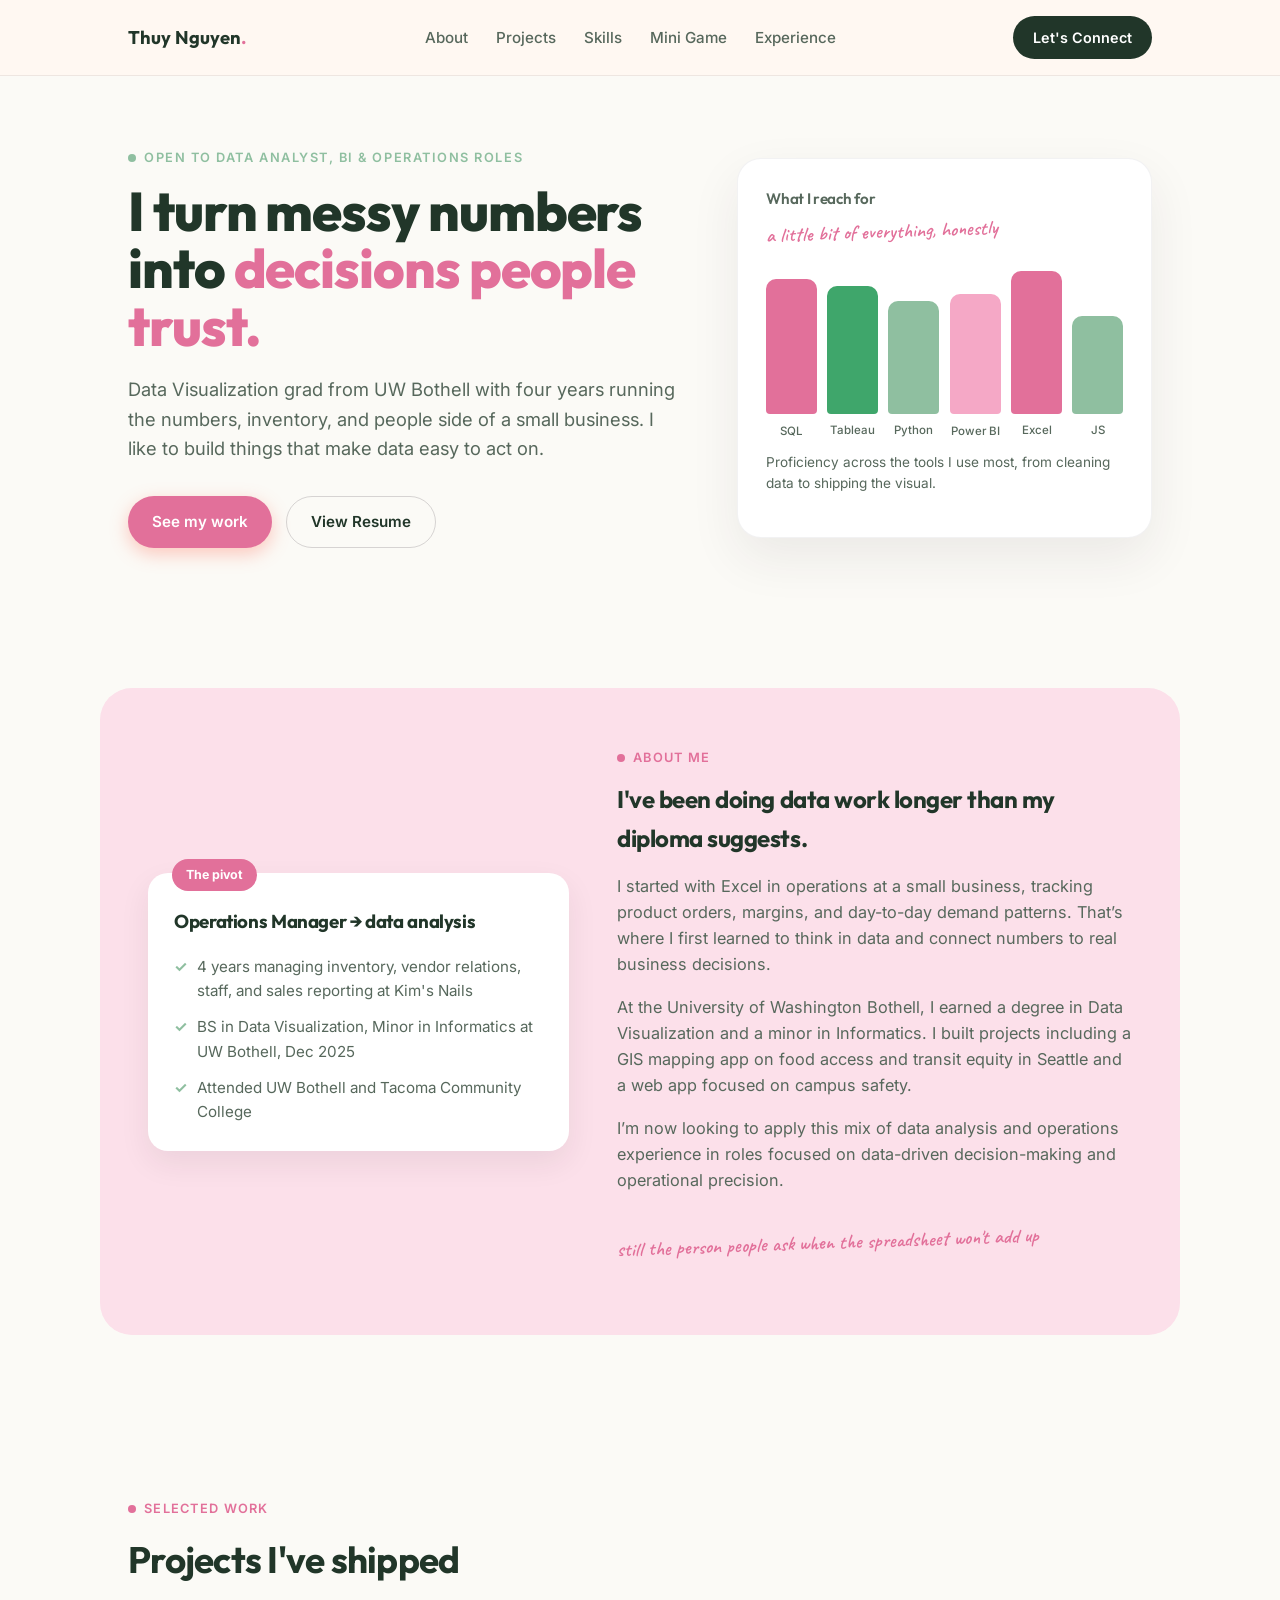
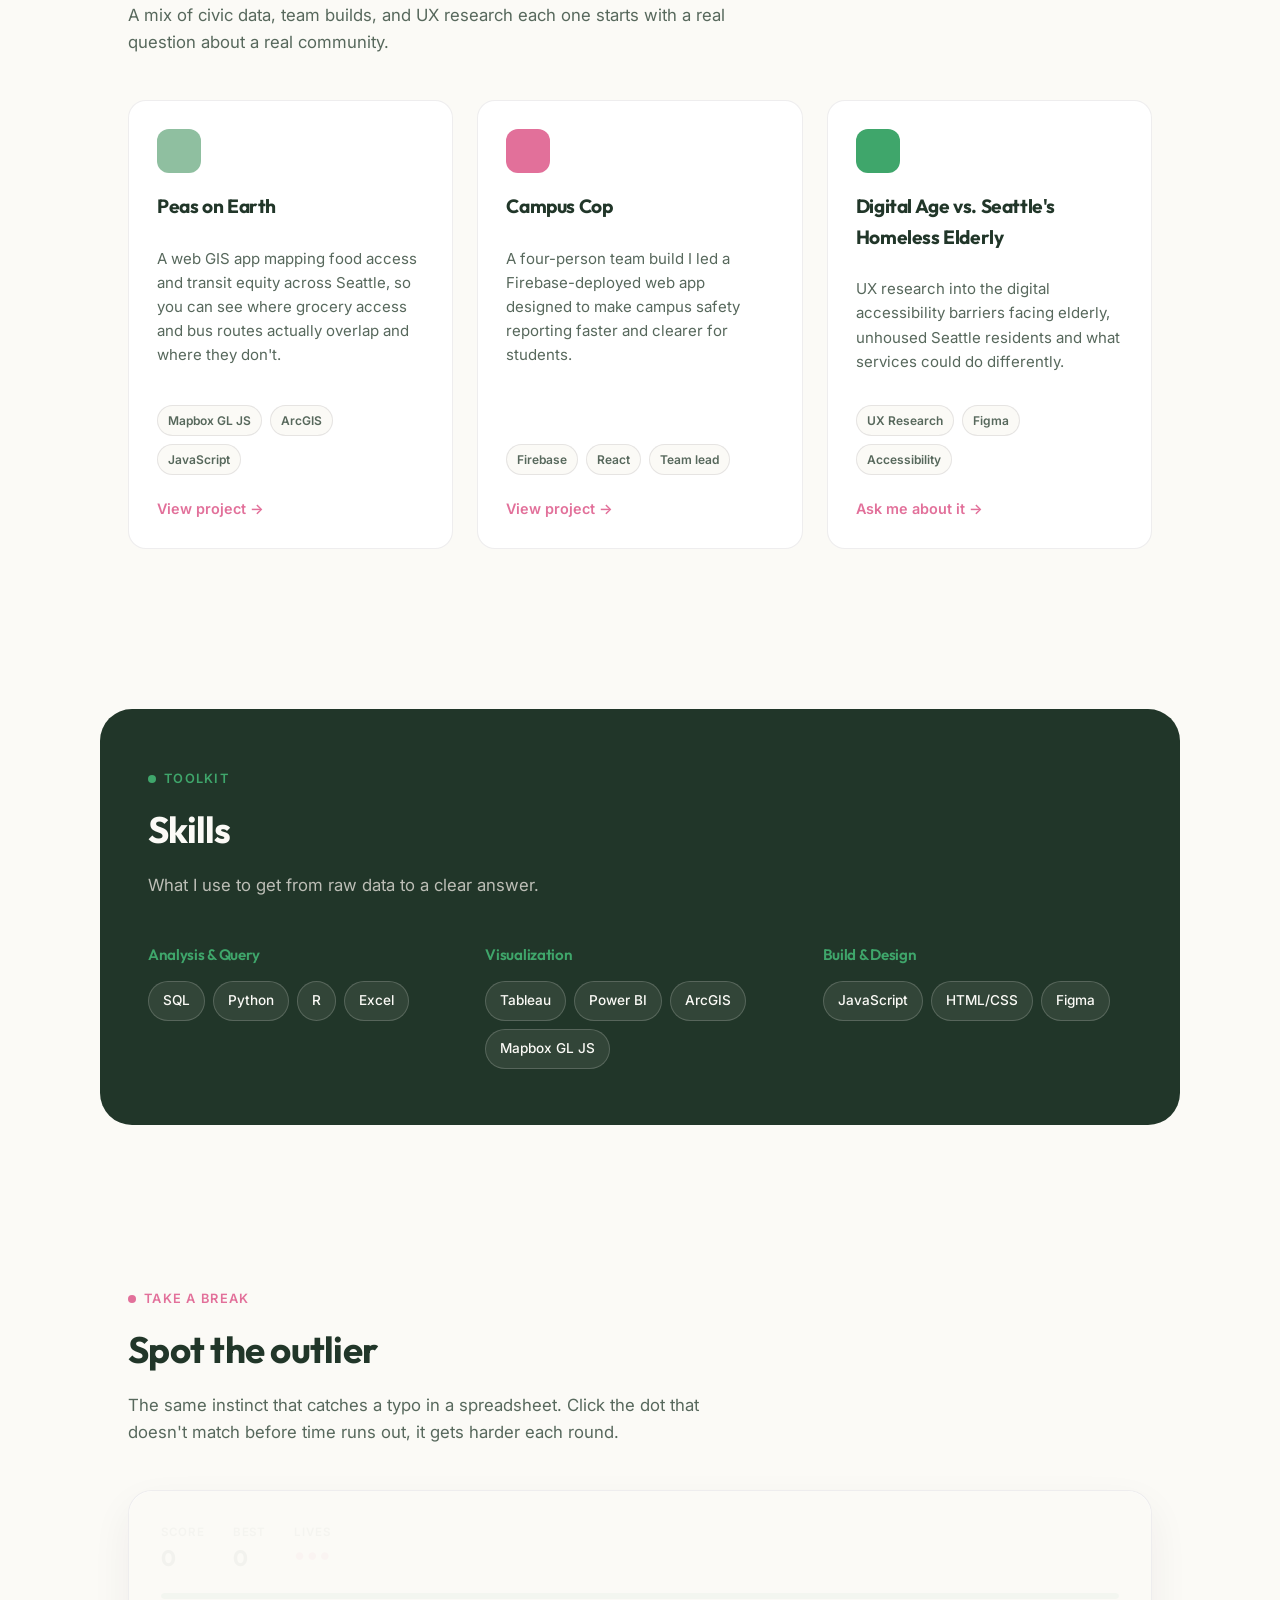
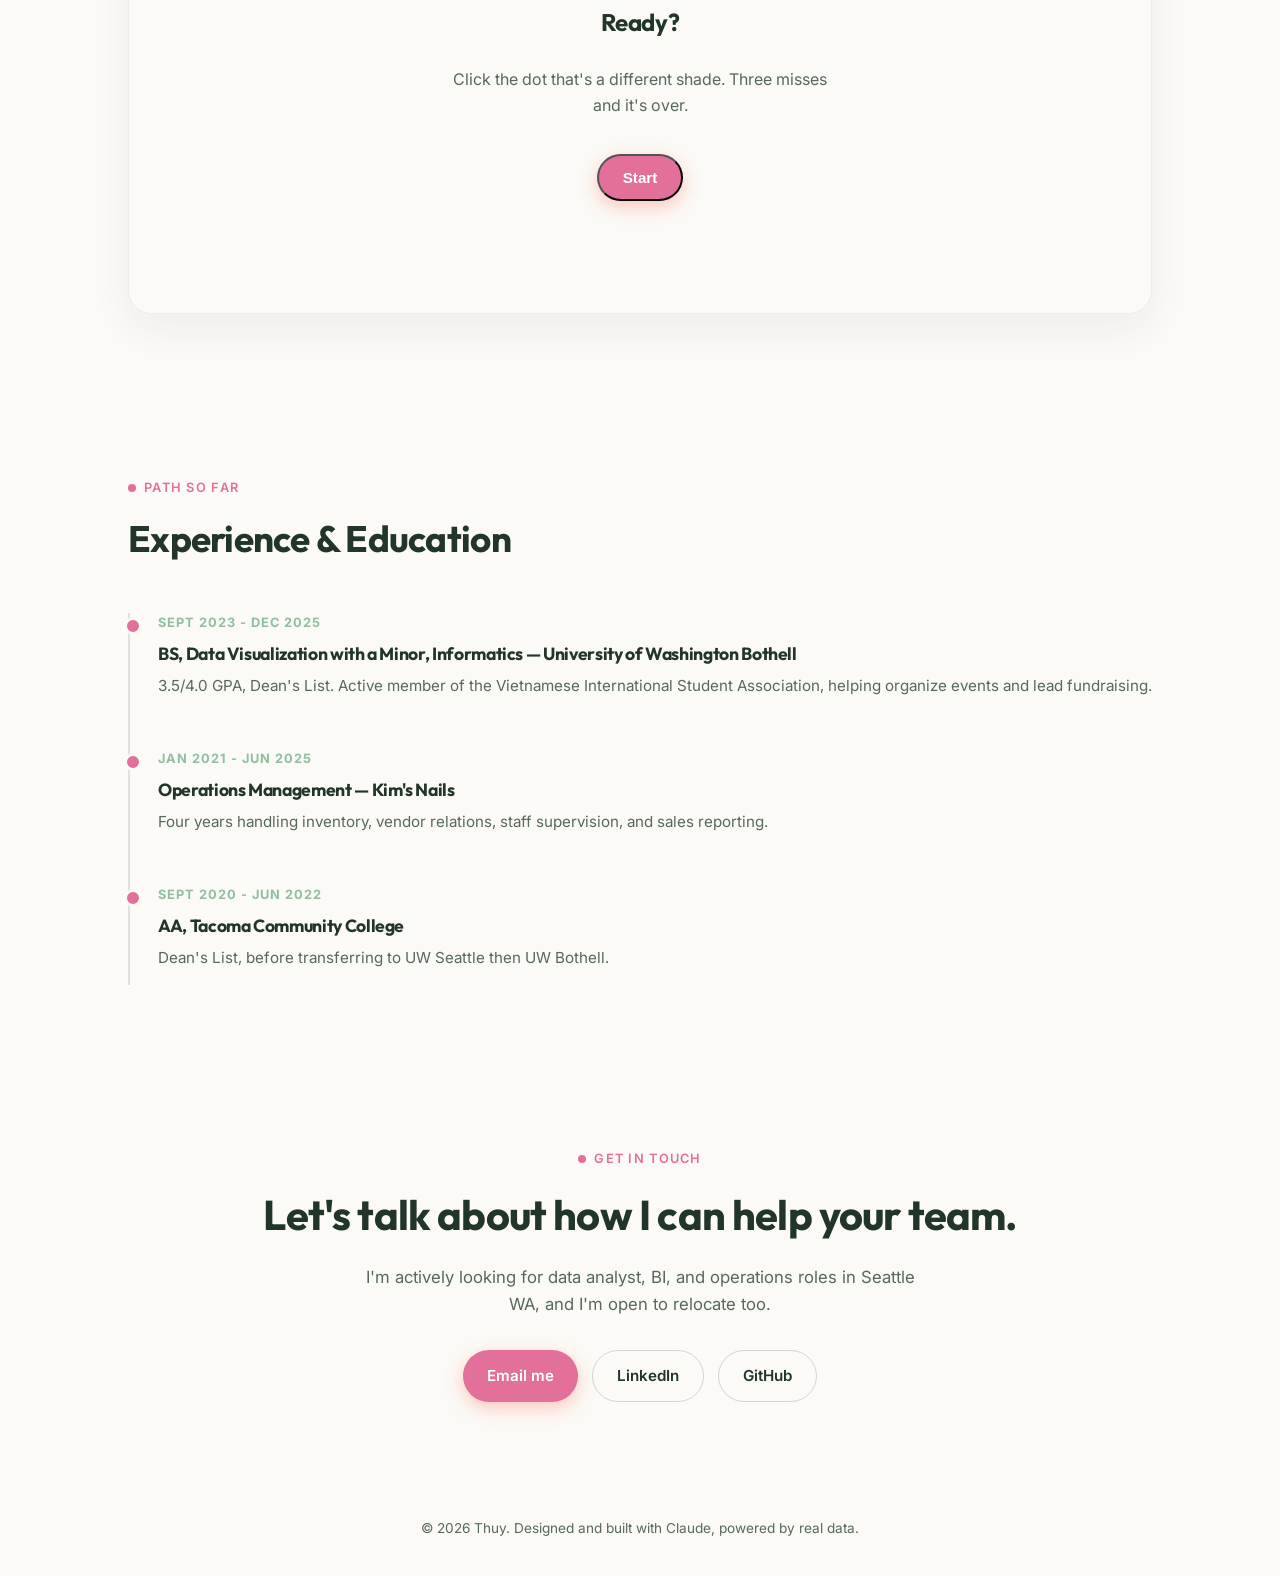
==== index.html @ 04da3b66 "acknowledgement" ====
<!DOCTYPE html>
<html lang="en">
<head>
<meta charset="UTF-8">
<meta name="viewport" content="width=device-width, initial-scale=1.0">
<title>Thuy — Data Analyst Portfolio</title>
<meta name="description" content="Thuy's portfolio — data analysis, visualization, and operations experience.">
<link rel="preconnect" href="https://fonts.googleapis.com">
<link rel="preconnect" href="https://fonts.gstatic.com" crossorigin>
<link href="https://fonts.googleapis.com/css2?family=Outfit:wght@400;500;600;700;800&family=Inter:wght@400;500;600&family=Caveat:wght@500;600&display=swap" rel="stylesheet">
<style>
  :root{
    --cream:#FBFAF6;
    --ink:#213629;
    --ink-soft:#57685C;
    --coral:#e2709a;
    --mustard:#3FA66B;
    --sage:#8FBFA0;
    --peach:#FCE0EA;
    --white:#FFFFFF;
    --radius:18px;
    --max:1080px;
  }
  *{box-sizing:border-box;}
  html{scroll-behavior:smooth;}
  @media (prefers-reduced-motion: reduce){
    html{scroll-behavior:auto;}
    *{animation-duration:0.001ms !important; animation-iteration-count:1 !important; transition-duration:0.001ms !important;}
  }
  body{
    margin:0;
    background:var(--cream);
    color:var(--ink);
    font-family:'Inter',sans-serif;
    line-height:1.6;
    -webkit-font-smoothing:antialiased;
  }
  h1,h2,h3,h4{
    font-family:'Outfit',sans-serif;
    margin:0;
    letter-spacing:-0.02em;
  }
  a{color:inherit;}
  .wrap{max-width:var(--max); margin:0 auto; padding:0 28px;}
  .note{
    font-family:'Caveat',cursive;
    font-weight:600;
    color:var(--coral);
    font-size:1.25rem;
    transform:rotate(-2deg);
    display:inline-block;
  }

  /* NAV */
  header{
    position:sticky; top:0; z-index:50;
    background:rgba(255,248,242,0.88);
    backdrop-filter:blur(8px);
    border-bottom:1px solid rgba(46,36,48,0.08);
  }
  nav.wrap{
    display:flex; align-items:center; justify-content:space-between;
    padding-top:16px; padding-bottom:16px;
  }
  .brand{font-family:'Outfit',sans-serif; font-weight:700; font-size:1.15rem;}
  .brand span{color:var(--coral);}
  .nav-links{display:flex; gap:28px; list-style:none; margin:0; padding:0;}
  .nav-links a{
    text-decoration:none; font-weight:500; font-size:0.95rem; color:var(--ink-soft);
    transition:color 0.2s;
  }
  .nav-links a:hover, .nav-links a:focus-visible{color:var(--coral);}
  .nav-cta{
    background:var(--ink); color:var(--white); padding:10px 20px; border-radius:999px;
    text-decoration:none; font-weight:600; font-size:0.9rem; white-space:nowrap;
    transition:transform 0.2s, background 0.2s;
  }
  .nav-cta:hover{background:var(--coral); transform:translateY(-1px);}
  .menu-toggle{display:none;}

  /* HERO */
  .hero{padding:72px 0 60px; position:relative; overflow:hidden;}
  .hero-grid{display:grid; grid-template-columns:1.15fr 0.85fr; gap:48px; align-items:center;}
  .eyebrow{
    font-weight:600; color:var(--sage); text-transform:uppercase; letter-spacing:0.12em; font-size:0.8rem;
    display:flex; align-items:center; gap:8px; margin-bottom:14px;
  }
  .eyebrow::before{content:''; width:8px; height:8px; border-radius:50%; background:var(--sage); display:inline-block;}
  .hero h1{
    font-size:clamp(2.3rem, 5vw, 3.4rem);
    font-weight:800;
    line-height:1.06;
  }
  .hero h1 em{
    font-style:normal; color:var(--coral); position:relative;
  }
  .hero p.lede{
    margin-top:20px; font-size:1.15rem; color:var(--ink-soft); max-width:46ch;
  }
  .hero-actions{display:flex; gap:14px; margin-top:32px; flex-wrap:wrap;}
  .btn{
    padding:13px 24px; border-radius:999px; text-decoration:none; font-weight:600; font-size:0.95rem;
    display:inline-flex; align-items:center; gap:8px; transition:transform 0.2s, box-shadow 0.2s;
  }
  .btn-primary{background:var(--coral); color:var(--white); box-shadow:0 6px 18px rgba(255,107,84,0.35);}
  .btn-primary:hover{transform:translateY(-2px); box-shadow:0 10px 22px rgba(255,107,84,0.42);}
  .btn-ghost{background:transparent; color:var(--ink); border:1.5px solid rgba(46,36,48,0.18);}
  .btn-ghost:hover{border-color:var(--ink); transform:translateY(-2px);}

  /* Signature swatch chart */
  .swatch-panel{
    background:var(--white); border-radius:24px; padding:28px;
    box-shadow:0 20px 50px rgba(46,36,48,0.08);
    border:1px solid rgba(46,36,48,0.06);
  }
  .swatch-panel h3{font-size:0.95rem; font-weight:600; color:var(--ink-soft); margin-bottom:4px;}
  .swatch-panel .note{margin-bottom:16px;}
  .swatch-row{display:flex; align-items:flex-end; gap:10px; height:150px;}
  .swatch{
    flex:1; border-radius:10px 10px 4px 4px; position:relative;
    transform:scaleY(0); transform-origin:bottom; animation:grow 0.8s cubic-bezier(.2,.8,.2,1) forwards;
  }
  .swatch span{
    position:absolute; bottom:-26px; left:0; right:0; text-align:center;
    font-size:0.72rem; color:var(--ink-soft); font-weight:500;
  }
  @keyframes grow{to{transform:scaleY(1);}}
  .swatch-caption{margin-top:38px; font-size:0.85rem; color:var(--ink-soft);}

  /* SECTION generic */
  section{padding:80px 0;}
  .section-head{margin-bottom:44px; max-width:60ch;}
  .section-tag{
    display:inline-flex; align-items:center; gap:8px;
    font-size:0.8rem; font-weight:600; text-transform:uppercase; letter-spacing:0.1em; color:var(--coral);
    margin-bottom:12px;
  }
  .section-tag .dot{width:8px; height:8px; border-radius:50%; background:currentColor; display:inline-block;}
  .section-head h2{font-size:clamp(1.7rem,3vw,2.3rem); font-weight:700;}
  .section-head p{color:var(--ink-soft); margin-top:12px; font-size:1.05rem;}

  /* ABOUT */
  .about{background:var(--peach); border-radius:32px;}
  .about-grid{display:grid; grid-template-columns:0.9fr 1.1fr; gap:48px; align-items:center;}
  .about-card{
    background:var(--white); border-radius:20px; padding:26px; box-shadow:0 12px 30px rgba(46,36,48,0.08);
    position:relative;
  }
  .about-card .pin{
    position:absolute; top:-14px; left:24px; background:var(--coral); color:white; padding:6px 14px;
    border-radius:999px; font-size:0.78rem; font-weight:700;
  }
  .about-list{list-style:none; margin:18px 0 0; padding:0; display:grid; gap:12px;}
  .about-list li{display:flex; gap:10px; font-size:0.95rem; color:var(--ink-soft);}
  .about-list li::before{content:'✓'; color:var(--sage); font-weight:700;}

  /* PROJECTS */
  .project-grid{display:grid; grid-template-columns:repeat(3,1fr); gap:24px;}
  .project-card{
    background:var(--white); border-radius:var(--radius); padding:28px; border:1px solid rgba(46,36,48,0.08);
    display:flex; flex-direction:column; transition:transform 0.25s, box-shadow 0.25s;
  }
  .project-card:hover{transform:translateY(-6px); box-shadow:0 16px 34px rgba(46,36,48,0.1);}
  .project-swatch{width:44px; height:44px; border-radius:12px; margin-bottom:18px;}
  .project-card h3{font-size:1.2rem; margin-bottom:10px;}
  .project-card p{color:var(--ink-soft); font-size:0.94rem; flex:1;}
  .tags{display:flex; flex-wrap:wrap; gap:8px; margin:16px 0;}
  .tag{
    background:var(--cream); border:1px solid rgba(46,36,48,0.1); color:var(--ink-soft);
    font-size:0.75rem; font-weight:600; padding:5px 10px; border-radius:999px;
  }
  .project-link{
    text-decoration:none; font-weight:600; font-size:0.9rem; color:var(--coral);
    display:inline-flex; align-items:center; gap:6px; margin-top:6px;
  }
  .project-link:hover{gap:10px;}

  /* SKILLS */
  .skills{background:var(--ink); border-radius:32px; color:var(--cream);}
  .skills .section-head p{color:rgba(255,248,242,0.7);}
  .skills .section-tag{color:var(--mustard);}
  .skill-groups{display:grid; grid-template-columns:repeat(3,1fr); gap:28px;}
  .skill-group h4{font-size:0.95rem; color:var(--mustard); margin-bottom:14px; font-weight:600;}
  .chip-row{display:flex; flex-wrap:wrap; gap:8px;}
  .chip{
    background:rgba(255,248,242,0.08); border:1px solid rgba(255,248,242,0.18);
    padding:8px 14px; border-radius:999px; font-size:0.85rem; font-weight:500;
  }

  /* MINI GAME */
  .game-panel{
    background:var(--white); border:1px solid rgba(46,36,48,0.08); border-radius:24px;
    padding:32px; box-shadow:0 16px 40px rgba(46,36,48,0.06); position:relative;
  }
  .game-hud{display:flex; gap:28px; margin-bottom:16px; flex-wrap:wrap;}
  .game-stat{display:flex; flex-direction:column;}
  .game-stat-label{font-size:0.72rem; text-transform:uppercase; letter-spacing:0.08em; color:var(--ink-soft); font-weight:600;}
  .game-stat span:last-child{font-family:'Outfit',sans-serif; font-size:1.4rem; font-weight:700; color:var(--ink);}
  #gameLives{font-size:1.1rem !important; letter-spacing:2px; color:var(--coral) !important;}
  .game-timer-track{height:6px; background:var(--cream); border-radius:999px; overflow:hidden; margin-bottom:22px;}
  .game-timer-bar{height:100%; width:100%; background:var(--mustard); border-radius:999px; transform-origin:left; transition:width 0.1s linear, background 0.3s;}
  .game-grid{
    display:grid; grid-template-columns:repeat(6,1fr); gap:12px;
    min-height:260px; align-content:center;
  }
  .game-dot{
    aspect-ratio:1; border-radius:50%; border:none; cursor:pointer;
    transform:scale(1); transition:transform 0.15s;
  }
  .game-dot:hover{transform:scale(1.08);}
  .game-dot:focus-visible{outline:3px solid var(--ink); outline-offset:3px;}
  .game-overlay{
    position:absolute; inset:0; background:rgba(251,250,246,0.96); border-radius:24px;
    display:flex; flex-direction:column; align-items:center; justify-content:center; text-align:center;
    padding:32px; gap:10px;
  }
  .game-overlay h3{font-size:1.5rem;}
  .game-overlay p{color:var(--ink-soft); max-width:38ch;}
  .game-overlay .btn{margin-top:10px;}
  .game-overlay.is-hidden{display:none;}
  @media (max-width:600px){
    .game-grid{grid-template-columns:repeat(4,1fr);}
  }

  /* TIMELINE */
  .timeline{position:relative; padding-left:28px; border-left:2px solid rgba(46,36,48,0.12); display:grid; gap:36px;}
  .t-item{position:relative;}
  .t-item::before{
    content:''; position:absolute; left:-34.5px; top:4px; width:12px; height:12px; border-radius:50%;
    background:var(--coral); border:3px solid var(--cream);
  }
  .t-date{font-size:0.8rem; font-weight:700; color:var(--sage); text-transform:uppercase; letter-spacing:0.08em;}
  .t-item h3{margin-top:6px; font-size:1.1rem;}
  .t-item p{color:var(--ink-soft); margin-top:6px; font-size:0.95rem;}

  /* CONTACT */
  .contact{text-align:center;}
  .contact h2{font-size:clamp(1.9rem,4vw,2.6rem);}
  .contact p{color:var(--ink-soft); max-width:50ch; margin:16px auto 32px; font-size:1.05rem;}
  .contact-actions{display:flex; justify-content:center; gap:14px; flex-wrap:wrap;}

  footer{padding:36px 0; text-align:center; color:var(--ink-soft); font-size:0.85rem;}

  @media (max-width:820px){
    .hero-grid, .about-grid{grid-template-columns:1fr;}
    .project-grid, .skill-groups{grid-template-columns:1fr;}
    .nav-links{display:none;}
    section{padding:56px 0;}
  }
</style>
</head>
<body>

<header>
  <nav class="wrap">
    <div class="brand">Thuy Nguyen<span>.</span></div>
    <ul class="nav-links">
      <li><a href="#about">About</a></li>
      <li><a href="#projects">Projects</a></li>
      <li><a href="#skills">Skills</a></li>
      <li><a href="#game">Mini Game</a></li>
      <li><a href="#experience">Experience</a></li>
    </ul>
    <a class="nav-cta" href="#contact">Let's Connect</a>
  </nav>
</header>

<main>
  <section class="hero">
    <div class="wrap hero-grid">
      <div>
        <div class="eyebrow">Open to data analyst, BI &amp; Operations roles </div>
        <h1>I turn messy numbers into <em>decisions people trust.</em></h1>
        <p class="lede">Data Visualization grad from UW Bothell with four years running the numbers, inventory, and people side of a small business. I like to build things that make data easy to act on.</p>
        <div class="hero-actions">
          <a class="btn btn-primary" href="#projects">See my work</a>
          <a class="btn btn-ghost" href="./Thuy_Nguyen_RES.pdf" target="_blank" rel="noopener noreferrer"> View Resume
          </a>       
         </div>
      </div>
      <div class="swatch-panel">
        <h3>What I reach for</h3>
        <span class="note">a little bit of everything, honestly</span>
        <div class="swatch-row" id="swatchRow"></div>
        <p class="swatch-caption">Proficiency across the tools I use most, from cleaning data to shipping the visual.</p>
      </div>
    </div>
  </section>

  <section id="about">
    <div class="wrap about about-grid" style="padding:56px 48px;">
      <div class="about-card">
        <span class="pin">The pivot</span>
        <h3 style="margin-top:8px;">Operations Manager → data analysis</h3>
        <ul class="about-list">
          <li>4 years managing inventory, vendor relations, staff, and sales reporting at Kim's Nails</li>
          <li>BS in Data Visualization, Minor in Informatics at UW Bothell, Dec 2025</li>
          <li>Attended UW Bothell and Tacoma Community College</li>
        </ul>
      </div>
      <div>
        <div class="section-tag"><span class="dot"></span>About me</div>
        <h2>I've been doing data work longer than my diploma suggests.</h2>
        <p style="color:var(--ink-soft); margin-top:16px; font-size:1.02rem;">
            I started with Excel in operations at a small business, tracking product orders, margins, and day-to-day demand patterns. That’s where I first learned to think in data and connect numbers to real business decisions.
            </p>
            
            <p style="color:var(--ink-soft); margin-top:16px; font-size:1.02rem;">
            At the University of Washington Bothell, I earned a degree in Data Visualization and a minor in Informatics. I built projects including a GIS mapping app on food access and transit equity in Seattle and a web app focused on campus safety.
            </p>
            
            <p style="color:var(--ink-soft); margin-top:16px; font-size:1.02rem;">
            I’m now looking to apply this mix of data analysis and operations experience in roles focused on data-driven decision-making and operational precision.
            </p>        
            <p class="note" style="margin-top:18px;">still the person people ask when the spreadsheet won't add up</p>
      </div>
    </div>
  </section>

  <section id="projects">
    <div class="wrap">
      <div class="section-head">
        <div class="section-tag"><span class="dot"></span>Selected work</div>
        <h2>Projects I've shipped</h2>
        <p>A mix of civic data, team builds, and UX research each one starts with a real question about a real community.</p>
      </div>
      <div class="project-grid">

        <div class="project-card">
          <div class="project-swatch" style="background:var(--sage);"></div>
          <h3>Peas on Earth</h3>
          <p>A web GIS app mapping food access and transit equity across Seattle, so you can see where grocery access and bus routes actually overlap and where they don't.</p>
          <div class="tags">
            <span class="tag">Mapbox GL JS</span>
            <span class="tag">ArcGIS</span>
            <span class="tag">JavaScript</span>
          </div>
          <a class="project-link" href="https://twickss.github.io/peas_on_earth" target="_blank" rel="noopener">View project →</a>
        </div>

        <div class="project-card">
          <div class="project-swatch" style="background:var(--coral);"></div>
          <h3>Campus Cop</h3>
          <p>A four-person team build I led a Firebase-deployed web app designed to make campus safety reporting faster and clearer for students.</p>
          <div class="tags">
            <span class="tag">Firebase</span>
            <span class="tag">React</span>
            <span class="tag">Team lead</span>
          </div>
          <a class="project-link" href="https://campus-cops.web.app" target="_blank" rel="noopener">View project →</a>
        </div>

        <div class="project-card">
          <div class="project-swatch" style="background:var(--mustard);"></div>
          <h3>Digital Age vs. Seattle's Homeless Elderly</h3>
          <p>UX research into the digital accessibility barriers facing elderly, unhoused Seattle residents and what services could do differently.</p>
          <div class="tags">
            <span class="tag">UX Research</span>
            <span class="tag">Figma</span>
            <span class="tag">Accessibility</span>
          </div>
          <a class="project-link" href="#contact">Ask me about it →</a>
        </div>

      </div>
    </div>
  </section>

  <section id="skills">
    <div class="wrap skills" style="padding:56px 48px;">
      <div class="section-head">
        <div class="section-tag"><span class="dot"></span>Toolkit</div>
        <h2>Skills</h2>
        <p>What I use to get from raw data to a clear answer.</p>
      </div>
      <div class="skill-groups">
        <div class="skill-group">
          <h4>Analysis &amp; Query</h4>
          <div class="chip-row">
            <span class="chip">SQL</span>
            <span class="chip">Python</span>
            <span class="chip">R</span>
            <span class="chip">Excel</span>
          </div>
        </div>
        <div class="skill-group">
          <h4>Visualization</h4>
          <div class="chip-row">
            <span class="chip">Tableau</span>
            <span class="chip">Power BI</span>
            <span class="chip">ArcGIS</span>
            <span class="chip">Mapbox GL JS</span>
          </div>
        </div>
        <div class="skill-group">
          <h4>Build &amp; Design</h4>
          <div class="chip-row">
            <span class="chip">JavaScript</span>
            <span class="chip">HTML/CSS</span>
            <span class="chip">Figma</span>
          </div>
        </div>
      </div>
    </div>
  </section>

  <section id="game">
    <div class="wrap">
      <div class="section-head">
        <div class="section-tag"><span class="dot"></span>Take a break</div>
        <h2>Spot the outlier</h2>
        <p>The same instinct that catches a typo in a spreadsheet. Click the dot that doesn't match before time runs out, it gets harder each round.</p>
      </div>
      <div class="game-panel">
        <div class="game-hud">
          <div class="game-stat"><span class="game-stat-label">Score</span><span id="gameScore">0</span></div>
          <div class="game-stat"><span class="game-stat-label">Best</span><span id="gameBest">0</span></div>
          <div class="game-stat"><span class="game-stat-label">Lives</span><span id="gameLives">●●●</span></div>
        </div>
        <div class="game-timer-track"><div class="game-timer-bar" id="gameTimerBar"></div></div>
        <div class="game-grid" id="gameGrid"></div>
        <div class="game-overlay" id="gameOverlay">
          <h3 id="gameOverlayTitle">Ready?</h3>
          <p id="gameOverlayText">Click the dot that's a different shade. Three misses and it's over.</p>
          <button class="btn btn-primary" id="gameStartBtn">Start</button>
        </div>
      </div>
    </div>
  </section>

  <section id="experience">
    <div class="wrap">
      <div class="section-head">
        <div class="section-tag"><span class="dot"></span>Path so far</div>
        <h2>Experience &amp; Education</h2>
      </div>
      <div class="timeline">
        <div class="t-item">
          <div class="t-date">Sept 2023 - Dec 2025</div>
          <h3>BS, Data Visualization with a Minor, Informatics — University of Washington Bothell</h3>
          <p>3.5/4.0 GPA, Dean's List. Active member of the Vietnamese International Student Association, helping organize events and lead fundraising.</p>
        </div>
        <div class="t-item">
          <div class="t-date">Jan 2021 - Jun 2025</div>
          <h3>Operations Management — Kim's Nails</h3>
          <p>Four years handling inventory, vendor relations, staff supervision, and sales reporting.</p>
        </div>
        <div class="t-item">
          <div class="t-date">Sept 2020 - Jun 2022</div>
          <h3>AA, Tacoma Community College</h3>
          <p>Dean's List, before transferring to UW Seattle then UW Bothell.</p>
        </div>
      </div>
    </div>
  </section>

  <section id="contact">
    <div class="wrap contact">
      <div class="section-tag" style="justify-content:center;"><span class="dot"></span>Get in touch</div>
      <h2>Let's talk about how I can help your team.</h2>
      <p>I'm actively looking for data analyst, BI, and operations roles in Seattle WA, and I'm open to relocate too.</p>
      <div class="contact-actions">
        <a class="btn btn-primary" href="mailto:nthuynguyenn25@gmail.com ">Email me</a>
        <a class="btn btn-ghost" href="https://www.linkedin.com/in/nthuynguyenn/ " target="_blank" rel="noopener">LinkedIn</a>
        <a class="btn btn-ghost" href="https://github.com/thuyng25" target="_blank" rel="noopener">GitHub</a>
      </div>
    </div>
  </section>
</main>

<footer>
  <div class="wrap">© <span id="year"></span> Thuy. Designed and built with Claude, powered by real data.</div>
</footer>

<script>
  document.getElementById('year').textContent = new Date().getFullYear();

  // Signature swatch chart in hero — represents core skill proficiency
  const skills = [
    { label: 'SQL', value: 0.9, color: 'var(--coral)' },
    { label: 'Tableau', value: 0.85, color: 'var(--mustard)' },
    { label: 'Python', value: 0.75, color: 'var(--sage)' },
    { label: 'Power BI', value: 0.8, color: '#F5A8C6' },
    { label: 'Excel', value: 0.95, color: 'var(--coral)' },
    { label: 'JS', value: 0.65, color: 'var(--sage)' },
  ];
  const row = document.getElementById('swatchRow');
  skills.forEach((s, i) => {
    const el = document.createElement('div');
    el.className = 'swatch';
    el.style.height = (s.value * 100) + '%';
    el.style.background = s.color;
    el.style.animationDelay = (i * 0.08) + 's';
    const label = document.createElement('span');
    label.textContent = s.label;
    el.appendChild(label);
    row.appendChild(el);
  });

  // Spot-the-outlier mini game
  (function(){
    const grid = document.getElementById('gameGrid');
    const overlay = document.getElementById('gameOverlay');
    const overlayTitle = document.getElementById('gameOverlayTitle');
    const overlayText = document.getElementById('gameOverlayText');
    const startBtn = document.getElementById('gameStartBtn');
    const scoreEl = document.getElementById('gameScore');
    const bestEl = document.getElementById('gameBest');
    const livesEl = document.getElementById('gameLives');
    const timerBar = document.getElementById('gameTimerBar');

    let score = 0, best = 0, lives = 3, round = 0;
    let timerId = null, timeLeft = 0, roundDuration = 0, playing = false;

    function baseHue(){ return 335; } // pink family, matches palette
    function dotColor(hue, lightness){ return 'hsl(' + hue + ', 62%, ' + lightness + '%)'; }

    function buildRound(){
      round++;
      const count = Math.min(11 + round * 3, 35);
      roundDuration = Math.max(4.5 - round * 0.25, 1.8);
      timeLeft = roundDuration;
      const diff = Math.max(16 - round * 1.2, 3.5); // lightness gap shrinks = harder
      const baseLight = 62;
      const outlierIndex = Math.floor(Math.random() * count);

      grid.innerHTML = '';
      grid.style.gridTemplateColumns = 'repeat(' + Math.min(Math.ceil(Math.sqrt(count * 1.6)), 8) + ', 1fr)';

      for(let i = 0; i < count; i++){
        const dot = document.createElement('button');
        dot.className = 'game-dot';
        dot.setAttribute('aria-label', i === outlierIndex ? 'outlier dot' : 'dot');
        const isOutlier = i === outlierIndex;
        dot.style.background = dotColor(baseHue(), isOutlier ? baseLight + diff : baseLight);
        dot.addEventListener('click', () => handlePick(isOutlier));
        grid.appendChild(dot);
      }

      timerBar.style.transition = 'none';
      timerBar.style.width = '100%';
      timerBar.style.background = 'var(--mustard)';
      requestAnimationFrame(() => {
        timerBar.style.transition = 'width ' + roundDuration + 's linear, background 0.3s';
        timerBar.style.width = '0%';
      });

      clearInterval(timerId);
      timerId = setInterval(() => {
        timeLeft -= 0.1;
        if(timeLeft <= 0){
          clearInterval(timerId);
          loseLife("Too slow — that one got away.");
        }
      }, 100);
    }

    function handlePick(isOutlier){
      if(!playing) return;
      if(isOutlier){
        clearInterval(timerId);
        score++;
        scoreEl.textContent = score;
        buildRound();
      } else {
        loseLife("Not quite — that wasn't the outlier.");
      }
    }

    function loseLife(message){
      lives--;
      livesEl.textContent = '●●●'.slice(0, lives) + '○○○'.slice(0, 3 - lives);
      if(lives <= 0){
        endGame(message);
      } else {
        buildRound();
      }
    }

    function endGame(message){
      playing = false;
      clearInterval(timerId);
      best = Math.max(best, score);
      bestEl.textContent = best;
      overlayTitle.textContent = 'Game over — score: ' + score;
      overlayText.textContent = message + ' Give it another go?';
      startBtn.textContent = 'Play again';
      overlay.classList.remove('is-hidden');
    }

    function startGame(){
      score = 0; lives = 3; round = 0;
      scoreEl.textContent = 0;
      livesEl.textContent = '●●●';
      overlay.classList.add('is-hidden');
      playing = true;
      buildRound();
    }

    startBtn.addEventListener('click', startGame);
  })();
</script>

</body>
</html>
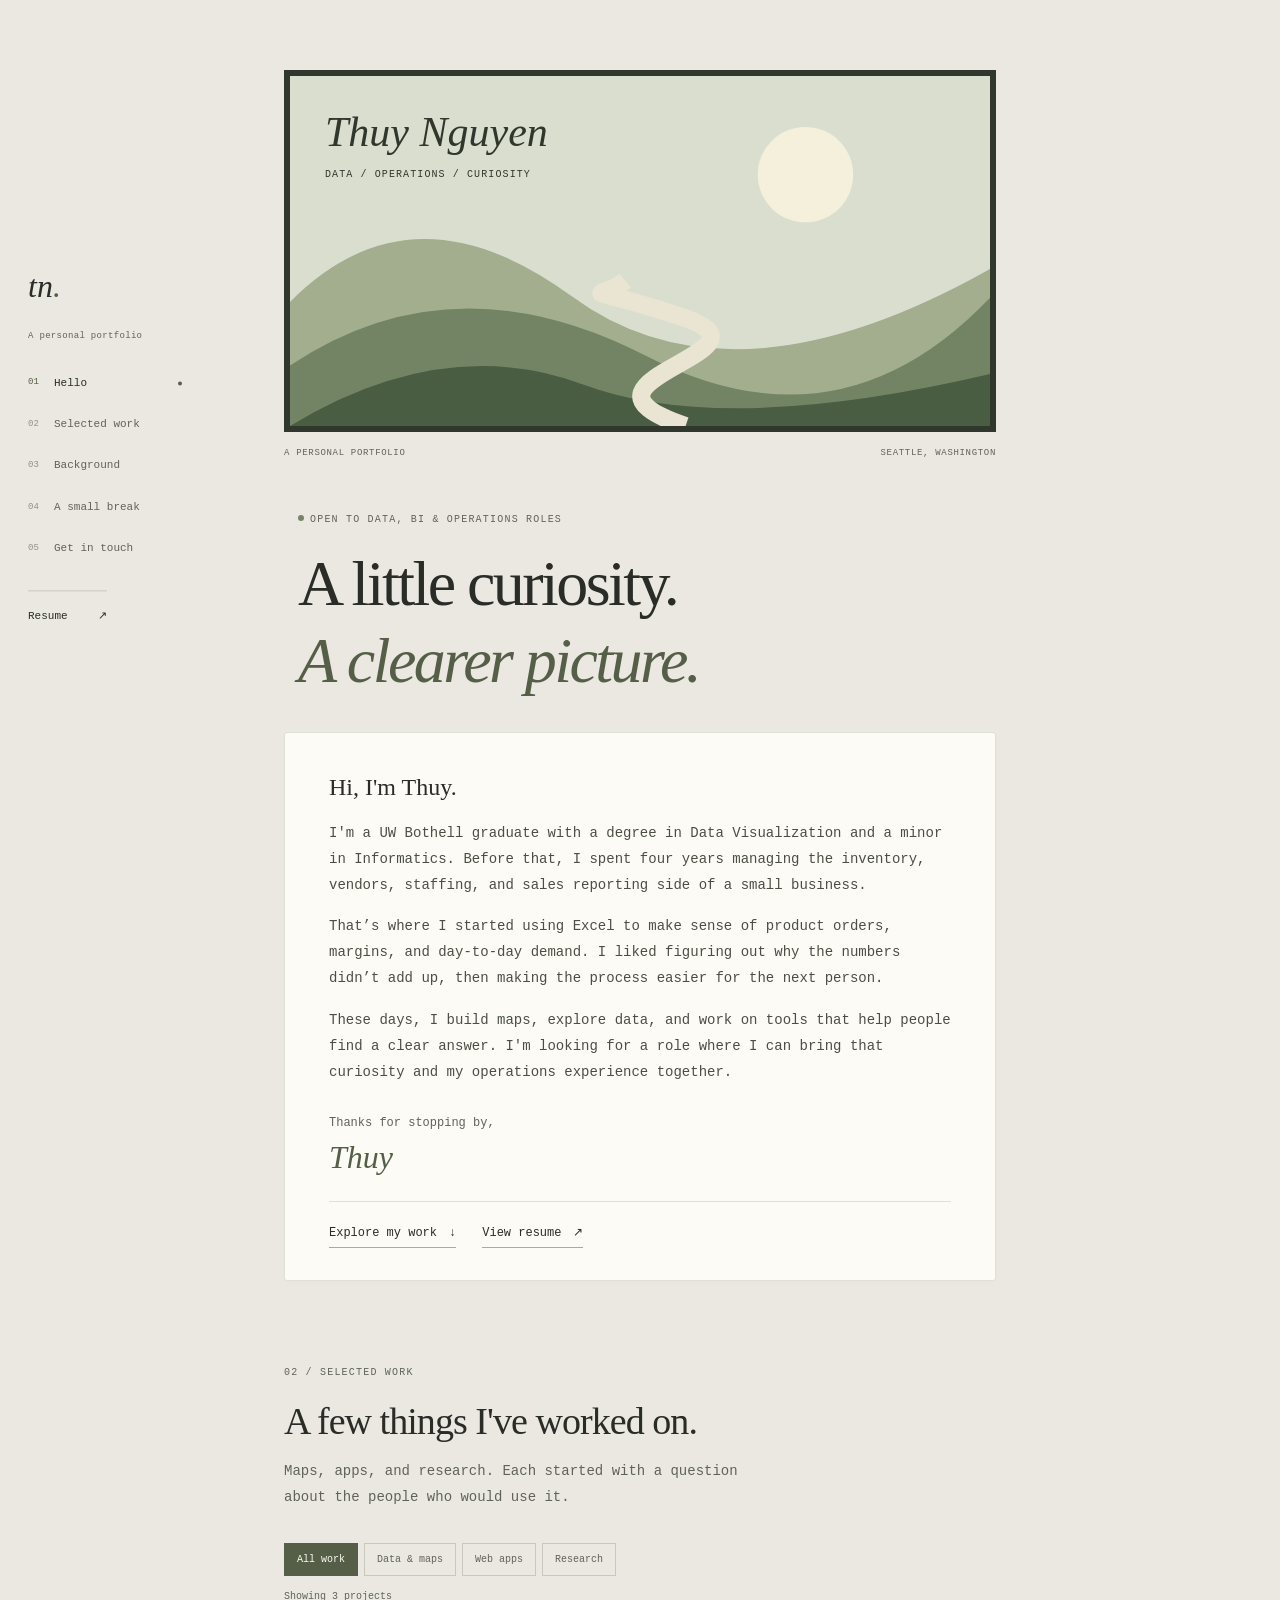
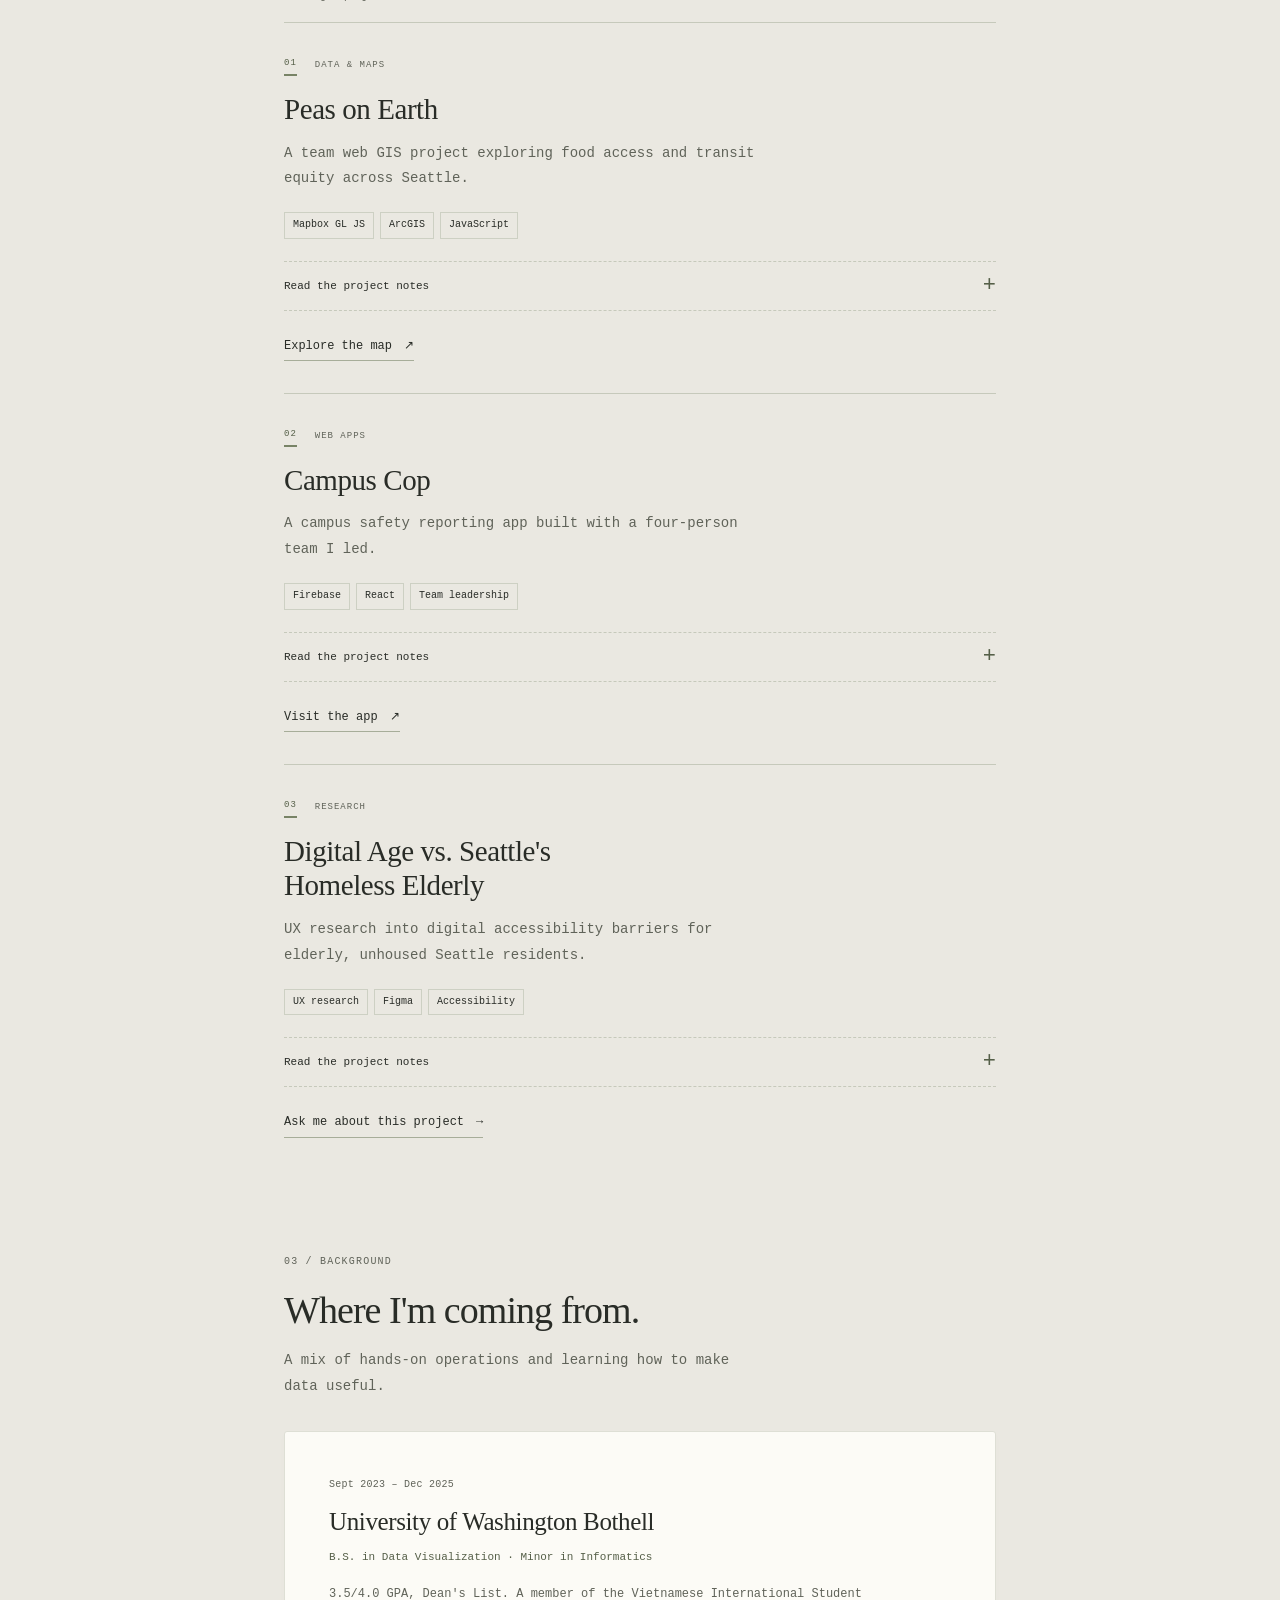
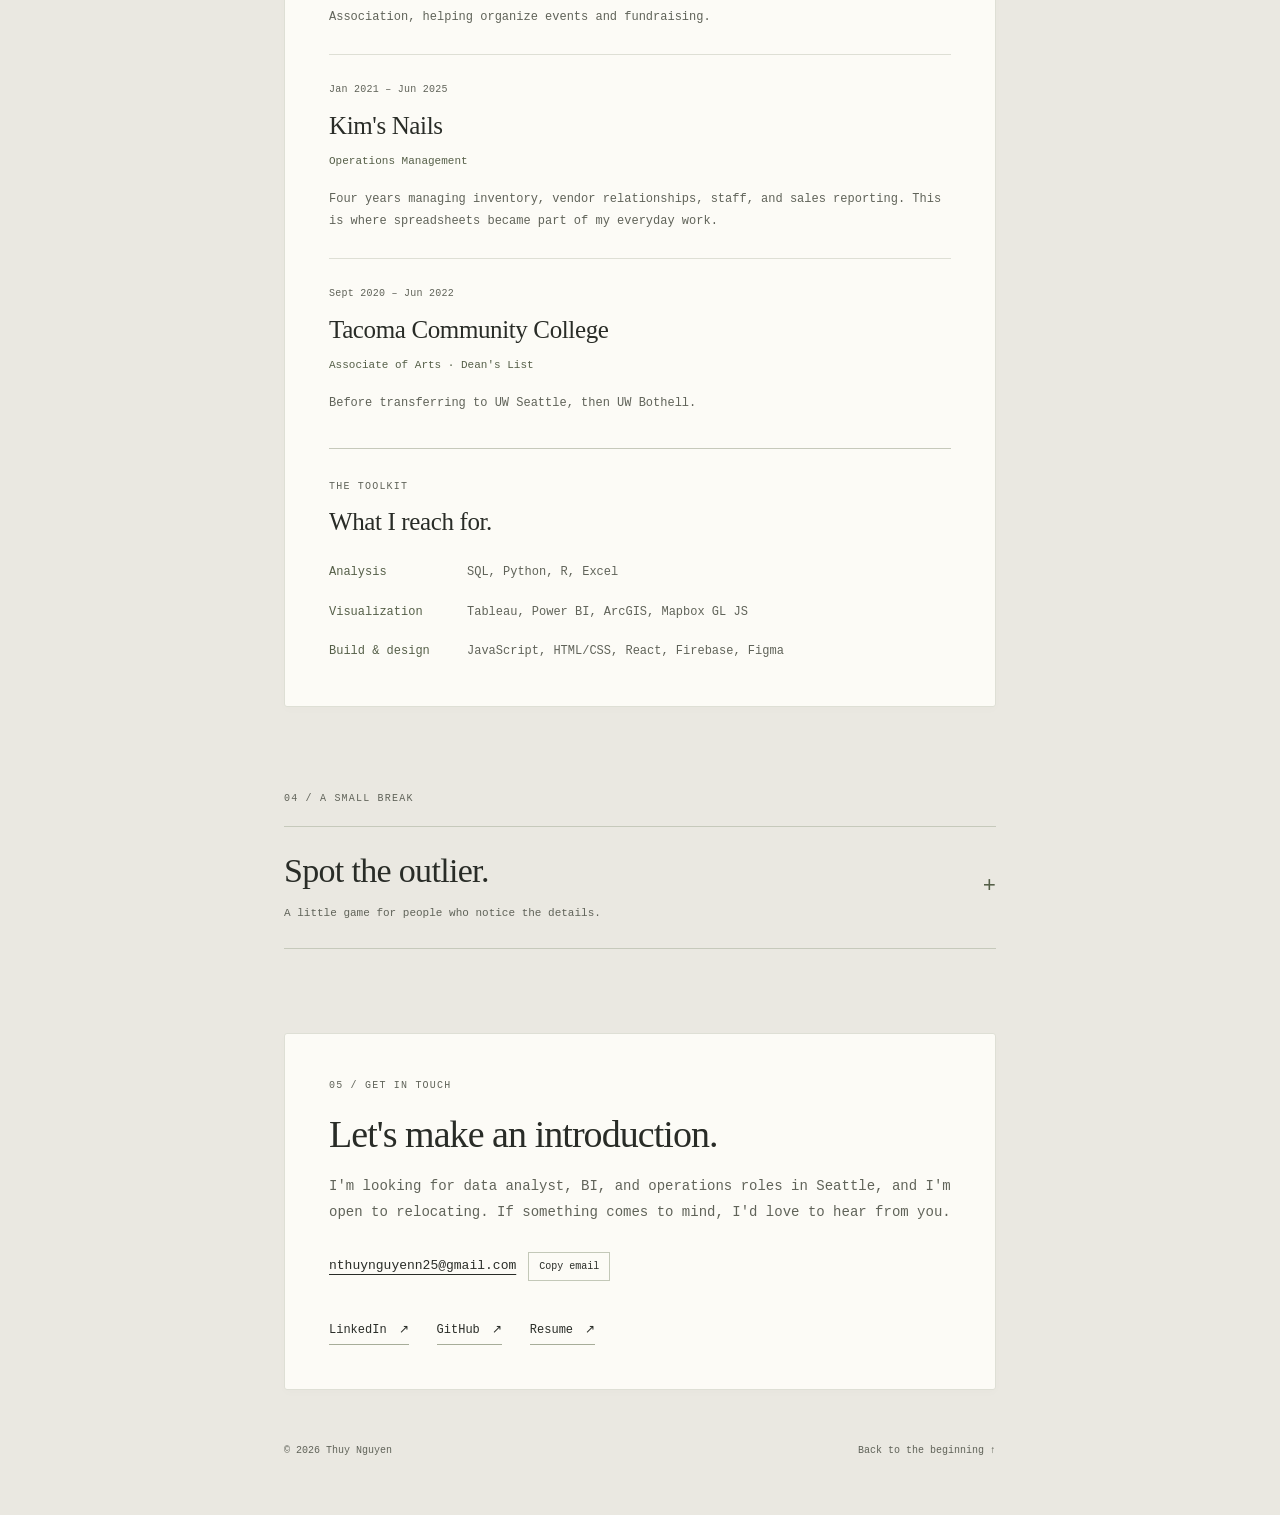
==== commit d56cc97b: "Update index.html" ====
--- a/index.html
+++ b/index.html
@@ -1,605 +1,217 @@
 <!DOCTYPE html>
 <html lang="en">
 <head>
-<meta charset="UTF-8">
-<meta name="viewport" content="width=device-width, initial-scale=1.0">
-<title>Thuy — Data Analyst Portfolio</title>
-<meta name="description" content="Thuy's portfolio — data analysis, visualization, and operations experience.">
-<link rel="preconnect" href="https://fonts.googleapis.com">
-<link rel="preconnect" href="https://fonts.gstatic.com" crossorigin>
-<link href="https://fonts.googleapis.com/css2?family=Outfit:wght@400;500;600;700;800&family=Inter:wght@400;500;600&family=Caveat:wght@500;600&display=swap" rel="stylesheet">
-<style>
-  :root{
-    --cream:#FBFAF6;
-    --ink:#213629;
-    --ink-soft:#57685C;
-    --coral:#e2709a;
-    --mustard:#3FA66B;
-    --sage:#8FBFA0;
-    --peach:#FCE0EA;
-    --white:#FFFFFF;
-    --radius:18px;
-    --max:1080px;
-  }
-  *{box-sizing:border-box;}
-  html{scroll-behavior:smooth;}
-  @media (prefers-reduced-motion: reduce){
-    html{scroll-behavior:auto;}
-    *{animation-duration:0.001ms !important; animation-iteration-count:1 !important; transition-duration:0.001ms !important;}
-  }
-  body{
-    margin:0;
-    background:var(--cream);
-    color:var(--ink);
-    font-family:'Inter',sans-serif;
-    line-height:1.6;
-    -webkit-font-smoothing:antialiased;
-  }
-  h1,h2,h3,h4{
-    font-family:'Outfit',sans-serif;
-    margin:0;
-    letter-spacing:-0.02em;
-  }
-  a{color:inherit;}
-  .wrap{max-width:var(--max); margin:0 auto; padding:0 28px;}
-  .note{
-    font-family:'Caveat',cursive;
-    font-weight:600;
-    color:var(--coral);
-    font-size:1.25rem;
-    transform:rotate(-2deg);
-    display:inline-block;
-  }
-
-  /* NAV */
-  header{
-    position:sticky; top:0; z-index:50;
-    background:rgba(255,248,242,0.88);
-    backdrop-filter:blur(8px);
-    border-bottom:1px solid rgba(46,36,48,0.08);
-  }
-  nav.wrap{
-    display:flex; align-items:center; justify-content:space-between;
-    padding-top:16px; padding-bottom:16px;
-  }
-  .brand{font-family:'Outfit',sans-serif; font-weight:700; font-size:1.15rem;}
-  .brand span{color:var(--coral);}
-  .nav-links{display:flex; gap:28px; list-style:none; margin:0; padding:0;}
-  .nav-links a{
-    text-decoration:none; font-weight:500; font-size:0.95rem; color:var(--ink-soft);
-    transition:color 0.2s;
-  }
-  .nav-links a:hover, .nav-links a:focus-visible{color:var(--coral);}
-  .nav-cta{
-    background:var(--ink); color:var(--white); padding:10px 20px; border-radius:999px;
-    text-decoration:none; font-weight:600; font-size:0.9rem; white-space:nowrap;
-    transition:transform 0.2s, background 0.2s;
-  }
-  .nav-cta:hover{background:var(--coral); transform:translateY(-1px);}
-  .menu-toggle{display:none;}
-
-  /* HERO */
-  .hero{padding:72px 0 60px; position:relative; overflow:hidden;}
-  .hero-grid{display:grid; grid-template-columns:1.15fr 0.85fr; gap:48px; align-items:center;}
-  .eyebrow{
-    font-weight:600; color:var(--sage); text-transform:uppercase; letter-spacing:0.12em; font-size:0.8rem;
-    display:flex; align-items:center; gap:8px; margin-bottom:14px;
-  }
-  .eyebrow::before{content:''; width:8px; height:8px; border-radius:50%; background:var(--sage); display:inline-block;}
-  .hero h1{
-    font-size:clamp(2.3rem, 5vw, 3.4rem);
-    font-weight:800;
-    line-height:1.06;
-  }
-  .hero h1 em{
-    font-style:normal; color:var(--coral); position:relative;
-  }
-  .hero p.lede{
-    margin-top:20px; font-size:1.15rem; color:var(--ink-soft); max-width:46ch;
-  }
-  .hero-actions{display:flex; gap:14px; margin-top:32px; flex-wrap:wrap;}
-  .btn{
-    padding:13px 24px; border-radius:999px; text-decoration:none; font-weight:600; font-size:0.95rem;
-    display:inline-flex; align-items:center; gap:8px; transition:transform 0.2s, box-shadow 0.2s;
-  }
-  .btn-primary{background:var(--coral); color:var(--white); box-shadow:0 6px 18px rgba(255,107,84,0.35);}
-  .btn-primary:hover{transform:translateY(-2px); box-shadow:0 10px 22px rgba(255,107,84,0.42);}
-  .btn-ghost{background:transparent; color:var(--ink); border:1.5px solid rgba(46,36,48,0.18);}
-  .btn-ghost:hover{border-color:var(--ink); transform:translateY(-2px);}
-
-  /* Signature swatch chart */
-  .swatch-panel{
-    background:var(--white); border-radius:24px; padding:28px;
-    box-shadow:0 20px 50px rgba(46,36,48,0.08);
-    border:1px solid rgba(46,36,48,0.06);
-  }
-  .swatch-panel h3{font-size:0.95rem; font-weight:600; color:var(--ink-soft); margin-bottom:4px;}
-  .swatch-panel .note{margin-bottom:16px;}
-  .swatch-row{display:flex; align-items:flex-end; gap:10px; height:150px;}
-  .swatch{
-    flex:1; border-radius:10px 10px 4px 4px; position:relative;
-    transform:scaleY(0); transform-origin:bottom; animation:grow 0.8s cubic-bezier(.2,.8,.2,1) forwards;
-  }
-  .swatch span{
-    position:absolute; bottom:-26px; left:0; right:0; text-align:center;
-    font-size:0.72rem; color:var(--ink-soft); font-weight:500;
-  }
-  @keyframes grow{to{transform:scaleY(1);}}
-  .swatch-caption{margin-top:38px; font-size:0.85rem; color:var(--ink-soft);}
-
-  /* SECTION generic */
-  section{padding:80px 0;}
-  .section-head{margin-bottom:44px; max-width:60ch;}
-  .section-tag{
-    display:inline-flex; align-items:center; gap:8px;
-    font-size:0.8rem; font-weight:600; text-transform:uppercase; letter-spacing:0.1em; color:var(--coral);
-    margin-bottom:12px;
-  }
-  .section-tag .dot{width:8px; height:8px; border-radius:50%; background:currentColor; display:inline-block;}
-  .section-head h2{font-size:clamp(1.7rem,3vw,2.3rem); font-weight:700;}
-  .section-head p{color:var(--ink-soft); margin-top:12px; font-size:1.05rem;}
-
-  /* ABOUT */
-  .about{background:var(--peach); border-radius:32px;}
-  .about-grid{display:grid; grid-template-columns:0.9fr 1.1fr; gap:48px; align-items:center;}
-  .about-card{
-    background:var(--white); border-radius:20px; padding:26px; box-shadow:0 12px 30px rgba(46,36,48,0.08);
-    position:relative;
-  }
-  .about-card .pin{
-    position:absolute; top:-14px; left:24px; background:var(--coral); color:white; padding:6px 14px;
-    border-radius:999px; font-size:0.78rem; font-weight:700;
-  }
-  .about-list{list-style:none; margin:18px 0 0; padding:0; display:grid; gap:12px;}
-  .about-list li{display:flex; gap:10px; font-size:0.95rem; color:var(--ink-soft);}
-  .about-list li::before{content:'✓'; color:var(--sage); font-weight:700;}
-
-  /* PROJECTS */
-  .project-grid{display:grid; grid-template-columns:repeat(3,1fr); gap:24px;}
-  .project-card{
-    background:var(--white); border-radius:var(--radius); padding:28px; border:1px solid rgba(46,36,48,0.08);
-    display:flex; flex-direction:column; transition:transform 0.25s, box-shadow 0.25s;
-  }
-  .project-card:hover{transform:translateY(-6px); box-shadow:0 16px 34px rgba(46,36,48,0.1);}
-  .project-swatch{width:44px; height:44px; border-radius:12px; margin-bottom:18px;}
-  .project-card h3{font-size:1.2rem; margin-bottom:10px;}
-  .project-card p{color:var(--ink-soft); font-size:0.94rem; flex:1;}
-  .tags{display:flex; flex-wrap:wrap; gap:8px; margin:16px 0;}
-  .tag{
-    background:var(--cream); border:1px solid rgba(46,36,48,0.1); color:var(--ink-soft);
-    font-size:0.75rem; font-weight:600; padding:5px 10px; border-radius:999px;
-  }
-  .project-link{
-    text-decoration:none; font-weight:600; font-size:0.9rem; color:var(--coral);
-    display:inline-flex; align-items:center; gap:6px; margin-top:6px;
-  }
-  .project-link:hover{gap:10px;}
-
-  /* SKILLS */
-  .skills{background:var(--ink); border-radius:32px; color:var(--cream);}
-  .skills .section-head p{color:rgba(255,248,242,0.7);}
-  .skills .section-tag{color:var(--mustard);}
-  .skill-groups{display:grid; grid-template-columns:repeat(3,1fr); gap:28px;}
-  .skill-group h4{font-size:0.95rem; color:var(--mustard); margin-bottom:14px; font-weight:600;}
-  .chip-row{display:flex; flex-wrap:wrap; gap:8px;}
-  .chip{
-    background:rgba(255,248,242,0.08); border:1px solid rgba(255,248,242,0.18);
-    padding:8px 14px; border-radius:999px; font-size:0.85rem; font-weight:500;
-  }
-
-  /* MINI GAME */
-  .game-panel{
-    background:var(--white); border:1px solid rgba(46,36,48,0.08); border-radius:24px;
-    padding:32px; box-shadow:0 16px 40px rgba(46,36,48,0.06); position:relative;
-  }
-  .game-hud{display:flex; gap:28px; margin-bottom:16px; flex-wrap:wrap;}
-  .game-stat{display:flex; flex-direction:column;}
-  .game-stat-label{font-size:0.72rem; text-transform:uppercase; letter-spacing:0.08em; color:var(--ink-soft); font-weight:600;}
-  .game-stat span:last-child{font-family:'Outfit',sans-serif; font-size:1.4rem; font-weight:700; color:var(--ink);}
-  #gameLives{font-size:1.1rem !important; letter-spacing:2px; color:var(--coral) !important;}
-  .game-timer-track{height:6px; background:var(--cream); border-radius:999px; overflow:hidden; margin-bottom:22px;}
-  .game-timer-bar{height:100%; width:100%; background:var(--mustard); border-radius:999px; transform-origin:left; transition:width 0.1s linear, background 0.3s;}
-  .game-grid{
-    display:grid; grid-template-columns:repeat(6,1fr); gap:12px;
-    min-height:260px; align-content:center;
-  }
-  .game-dot{
-    aspect-ratio:1; border-radius:50%; border:none; cursor:pointer;
-    transform:scale(1); transition:transform 0.15s;
-  }
-  .game-dot:hover{transform:scale(1.08);}
-  .game-dot:focus-visible{outline:3px solid var(--ink); outline-offset:3px;}
-  .game-overlay{
-    position:absolute; inset:0; background:rgba(251,250,246,0.96); border-radius:24px;
-    display:flex; flex-direction:column; align-items:center; justify-content:center; text-align:center;
-    padding:32px; gap:10px;
-  }
-  .game-overlay h3{font-size:1.5rem;}
-  .game-overlay p{color:var(--ink-soft); max-width:38ch;}
-  .game-overlay .btn{margin-top:10px;}
-  .game-overlay.is-hidden{display:none;}
-  @media (max-width:600px){
-    .game-grid{grid-template-columns:repeat(4,1fr);}
-  }
-
-  /* TIMELINE */
-  .timeline{position:relative; padding-left:28px; border-left:2px solid rgba(46,36,48,0.12); display:grid; gap:36px;}
-  .t-item{position:relative;}
-  .t-item::before{
-    content:''; position:absolute; left:-34.5px; top:4px; width:12px; height:12px; border-radius:50%;
-    background:var(--coral); border:3px solid var(--cream);
-  }
-  .t-date{font-size:0.8rem; font-weight:700; color:var(--sage); text-transform:uppercase; letter-spacing:0.08em;}
-  .t-item h3{margin-top:6px; font-size:1.1rem;}
-  .t-item p{color:var(--ink-soft); margin-top:6px; font-size:0.95rem;}
-
-  /* CONTACT */
-  .contact{text-align:center;}
-  .contact h2{font-size:clamp(1.9rem,4vw,2.6rem);}
-  .contact p{color:var(--ink-soft); max-width:50ch; margin:16px auto 32px; font-size:1.05rem;}
-  .contact-actions{display:flex; justify-content:center; gap:14px; flex-wrap:wrap;}
-
-  footer{padding:36px 0; text-align:center; color:var(--ink-soft); font-size:0.85rem;}
-
-  @media (max-width:820px){
-    .hero-grid, .about-grid{grid-template-columns:1fr;}
-    .project-grid, .skill-groups{grid-template-columns:1fr;}
-    .nav-links{display:none;}
-    section{padding:56px 0;}
-  }
-</style>
+  <meta charset="UTF-8">
+  <meta name="viewport" content="width=device-width, initial-scale=1.0">
+  <meta name="theme-color" content="#eae8e1">
+  <title>Thuy Nguyen | Data &amp; Operations</title>
+  <meta name="description" content="Thuy Nguyen's personal portfolio. Explore projects in data visualization, web apps, and research, alongside four years of small-business operations experience.">
+  <link rel="icon" href="assets/favicon.svg" type="image/svg+xml">
+  <link rel="stylesheet" href="styles.css">
+  <script src="app.js" defer></script>
+  <script src="game.js" defer></script>
 </head>
 <body>
-
-<header>
-  <nav class="wrap">
-    <div class="brand">Thuy Nguyen<span>.</span></div>
-    <ul class="nav-links">
-      <li><a href="#about">About</a></li>
-      <li><a href="#projects">Projects</a></li>
-      <li><a href="#skills">Skills</a></li>
-      <li><a href="#game">Mini Game</a></li>
-      <li><a href="#experience">Experience</a></li>
-    </ul>
-    <a class="nav-cta" href="#contact">Let's Connect</a>
-  </nav>
-</header>
-
-<main>
-  <section class="hero">
-    <div class="wrap hero-grid">
-      <div>
-        <div class="eyebrow">Open to data analyst, BI &amp; Operations roles </div>
-        <h1>I turn messy numbers into <em>decisions people trust.</em></h1>
-        <p class="lede">Data Visualization grad from UW Bothell with four years running the numbers, inventory, and people side of a small business. I like to build things that make data easy to act on.</p>
-        <div class="hero-actions">
-          <a class="btn btn-primary" href="#projects">See my work</a>
-          <a class="btn btn-ghost" href="./Thuy_Nguyen_RES.pdf" target="_blank" rel="noopener noreferrer"> View Resume
-          </a>       
-         </div>
-      </div>
-      <div class="swatch-panel">
-        <h3>What I reach for</h3>
-        <span class="note">a little bit of everything, honestly</span>
-        <div class="swatch-row" id="swatchRow"></div>
-        <p class="swatch-caption">Proficiency across the tools I use most, from cleaning data to shipping the visual.</p>
-      </div>
-    </div>
-  </section>
-
-  <section id="about">
-    <div class="wrap about about-grid" style="padding:56px 48px;">
-      <div class="about-card">
-        <span class="pin">The pivot</span>
-        <h3 style="margin-top:8px;">Operations Manager → data analysis</h3>
-        <ul class="about-list">
-          <li>4 years managing inventory, vendor relations, staff, and sales reporting at Kim's Nails</li>
-          <li>BS in Data Visualization, Minor in Informatics at UW Bothell, Dec 2025</li>
-          <li>Attended UW Bothell and Tacoma Community College</li>
+  <a class="skip-link" href="#main-content">Skip to content</a>
+  <div class="reading-progress" aria-hidden="true"><span id="reading-progress"></span></div>
+
+  <header class="site-header">
+    <nav class="site-nav" aria-label="Main navigation">
+      <a class="brand" href="#about" aria-label="Thuy Nguyen, back to introduction">tn<span>.</span></a>
+      <button class="menu-toggle" id="menu-toggle" type="button" aria-expanded="false" aria-controls="nav-links" hidden>Menu <span aria-hidden="true">+</span></button>
+      <div class="nav-panel" id="nav-links">
+        <span class="nav-caption">A personal portfolio</span>
+        <ul class="nav-links">
+          <li><a href="#about" aria-current="location"><span class="nav-number" aria-hidden="true">01</span>Hello</a></li>
+          <li><a href="#projects"><span class="nav-number" aria-hidden="true">02</span>Selected work</a></li>
+          <li><a href="#background"><span class="nav-number" aria-hidden="true">03</span>Background</a></li>
+          <li><a href="#play"><span class="nav-number" aria-hidden="true">04</span>A small break</a></li>
+          <li><a href="#contact"><span class="nav-number" aria-hidden="true">05</span>Get in touch</a></li>
         </ul>
-      </div>
-      <div>
-        <div class="section-tag"><span class="dot"></span>About me</div>
-        <h2>I've been doing data work longer than my diploma suggests.</h2>
-        <p style="color:var(--ink-soft); margin-top:16px; font-size:1.02rem;">
-            I started with Excel in operations at a small business, tracking product orders, margins, and day-to-day demand patterns. That’s where I first learned to think in data and connect numbers to real business decisions.
-            </p>
-            
-            <p style="color:var(--ink-soft); margin-top:16px; font-size:1.02rem;">
-            At the University of Washington Bothell, I earned a degree in Data Visualization and a minor in Informatics. I built projects including a GIS mapping app on food access and transit equity in Seattle and a web app focused on campus safety.
-            </p>
-            
-            <p style="color:var(--ink-soft); margin-top:16px; font-size:1.02rem;">
-            I’m now looking to apply this mix of data analysis and operations experience in roles focused on data-driven decision-making and operational precision.
-            </p>        
-            <p class="note" style="margin-top:18px;">still the person people ask when the spreadsheet won't add up</p>
-      </div>
-    </div>
-  </section>
-
-  <section id="projects">
-    <div class="wrap">
-      <div class="section-head">
-        <div class="section-tag"><span class="dot"></span>Selected work</div>
-        <h2>Projects I've shipped</h2>
-        <p>A mix of civic data, team builds, and UX research each one starts with a real question about a real community.</p>
-      </div>
-      <div class="project-grid">
-
-        <div class="project-card">
-          <div class="project-swatch" style="background:var(--sage);"></div>
-          <h3>Peas on Earth</h3>
-          <p>A web GIS app mapping food access and transit equity across Seattle, so you can see where grocery access and bus routes actually overlap and where they don't.</p>
-          <div class="tags">
-            <span class="tag">Mapbox GL JS</span>
-            <span class="tag">ArcGIS</span>
-            <span class="tag">JavaScript</span>
-          </div>
-          <a class="project-link" href="https://twickss.github.io/peas_on_earth" target="_blank" rel="noopener">View project →</a>
-        </div>
-
-        <div class="project-card">
-          <div class="project-swatch" style="background:var(--coral);"></div>
-          <h3>Campus Cop</h3>
-          <p>A four-person team build I led a Firebase-deployed web app designed to make campus safety reporting faster and clearer for students.</p>
-          <div class="tags">
-            <span class="tag">Firebase</span>
-            <span class="tag">React</span>
-            <span class="tag">Team lead</span>
-          </div>
-          <a class="project-link" href="https://campus-cops.web.app" target="_blank" rel="noopener">View project →</a>
-        </div>
-
-        <div class="project-card">
-          <div class="project-swatch" style="background:var(--mustard);"></div>
-          <h3>Digital Age vs. Seattle's Homeless Elderly</h3>
-          <p>UX research into the digital accessibility barriers facing elderly, unhoused Seattle residents and what services could do differently.</p>
-          <div class="tags">
-            <span class="tag">UX Research</span>
-            <span class="tag">Figma</span>
-            <span class="tag">Accessibility</span>
-          </div>
-          <a class="project-link" href="#contact">Ask me about it →</a>
-        </div>
-
-      </div>
-    </div>
-  </section>
-
-  <section id="skills">
-    <div class="wrap skills" style="padding:56px 48px;">
-      <div class="section-head">
-        <div class="section-tag"><span class="dot"></span>Toolkit</div>
-        <h2>Skills</h2>
-        <p>What I use to get from raw data to a clear answer.</p>
-      </div>
-      <div class="skill-groups">
-        <div class="skill-group">
-          <h4>Analysis &amp; Query</h4>
-          <div class="chip-row">
-            <span class="chip">SQL</span>
-            <span class="chip">Python</span>
-            <span class="chip">R</span>
-            <span class="chip">Excel</span>
-          </div>
-        </div>
-        <div class="skill-group">
-          <h4>Visualization</h4>
-          <div class="chip-row">
-            <span class="chip">Tableau</span>
-            <span class="chip">Power BI</span>
-            <span class="chip">ArcGIS</span>
-            <span class="chip">Mapbox GL JS</span>
-          </div>
-        </div>
-        <div class="skill-group">
-          <h4>Build &amp; Design</h4>
-          <div class="chip-row">
-            <span class="chip">JavaScript</span>
-            <span class="chip">HTML/CSS</span>
-            <span class="chip">Figma</span>
-          </div>
-        </div>
-      </div>
-    </div>
-  </section>
-
-  <section id="game">
-    <div class="wrap">
-      <div class="section-head">
-        <div class="section-tag"><span class="dot"></span>Take a break</div>
-        <h2>Spot the outlier</h2>
-        <p>The same instinct that catches a typo in a spreadsheet. Click the dot that doesn't match before time runs out, it gets harder each round.</p>
-      </div>
-      <div class="game-panel">
-        <div class="game-hud">
-          <div class="game-stat"><span class="game-stat-label">Score</span><span id="gameScore">0</span></div>
-          <div class="game-stat"><span class="game-stat-label">Best</span><span id="gameBest">0</span></div>
-          <div class="game-stat"><span class="game-stat-label">Lives</span><span id="gameLives">●●●</span></div>
-        </div>
-        <div class="game-timer-track"><div class="game-timer-bar" id="gameTimerBar"></div></div>
-        <div class="game-grid" id="gameGrid"></div>
-        <div class="game-overlay" id="gameOverlay">
-          <h3 id="gameOverlayTitle">Ready?</h3>
-          <p id="gameOverlayText">Click the dot that's a different shade. Three misses and it's over.</p>
-          <button class="btn btn-primary" id="gameStartBtn">Start</button>
-        </div>
-      </div>
-    </div>
-  </section>
-
-  <section id="experience">
-    <div class="wrap">
-      <div class="section-head">
-        <div class="section-tag"><span class="dot"></span>Path so far</div>
-        <h2>Experience &amp; Education</h2>
-      </div>
-      <div class="timeline">
-        <div class="t-item">
-          <div class="t-date">Sept 2023 - Dec 2025</div>
-          <h3>BS, Data Visualization with a Minor, Informatics — University of Washington Bothell</h3>
-          <p>3.5/4.0 GPA, Dean's List. Active member of the Vietnamese International Student Association, helping organize events and lead fundraising.</p>
-        </div>
-        <div class="t-item">
-          <div class="t-date">Jan 2021 - Jun 2025</div>
-          <h3>Operations Management — Kim's Nails</h3>
-          <p>Four years handling inventory, vendor relations, staff supervision, and sales reporting.</p>
-        </div>
-        <div class="t-item">
-          <div class="t-date">Sept 2020 - Jun 2022</div>
-          <h3>AA, Tacoma Community College</h3>
-          <p>Dean's List, before transferring to UW Seattle then UW Bothell.</p>
-        </div>
-      </div>
-    </div>
-  </section>
-
-  <section id="contact">
-    <div class="wrap contact">
-      <div class="section-tag" style="justify-content:center;"><span class="dot"></span>Get in touch</div>
-      <h2>Let's talk about how I can help your team.</h2>
-      <p>I'm actively looking for data analyst, BI, and operations roles in Seattle WA, and I'm open to relocate too.</p>
-      <div class="contact-actions">
-        <a class="btn btn-primary" href="mailto:nthuynguyenn25@gmail.com ">Email me</a>
-        <a class="btn btn-ghost" href="https://www.linkedin.com/in/nthuynguyenn/ " target="_blank" rel="noopener">LinkedIn</a>
-        <a class="btn btn-ghost" href="https://github.com/thuyng25" target="_blank" rel="noopener">GitHub</a>
-      </div>
-    </div>
-  </section>
-</main>
-
-<footer>
-  <div class="wrap">© <span id="year"></span> Thuy. Designed and built with Claude, powered by real data.</div>
-</footer>
-
-<script>
-  document.getElementById('year').textContent = new Date().getFullYear();
-
-  // Signature swatch chart in hero — represents core skill proficiency
-  const skills = [
-    { label: 'SQL', value: 0.9, color: 'var(--coral)' },
-    { label: 'Tableau', value: 0.85, color: 'var(--mustard)' },
-    { label: 'Python', value: 0.75, color: 'var(--sage)' },
-    { label: 'Power BI', value: 0.8, color: '#F5A8C6' },
-    { label: 'Excel', value: 0.95, color: 'var(--coral)' },
-    { label: 'JS', value: 0.65, color: 'var(--sage)' },
-  ];
-  const row = document.getElementById('swatchRow');
-  skills.forEach((s, i) => {
-    const el = document.createElement('div');
-    el.className = 'swatch';
-    el.style.height = (s.value * 100) + '%';
-    el.style.background = s.color;
-    el.style.animationDelay = (i * 0.08) + 's';
-    const label = document.createElement('span');
-    label.textContent = s.label;
-    el.appendChild(label);
-    row.appendChild(el);
-  });
-
-  // Spot-the-outlier mini game
-  (function(){
-    const grid = document.getElementById('gameGrid');
-    const overlay = document.getElementById('gameOverlay');
-    const overlayTitle = document.getElementById('gameOverlayTitle');
-    const overlayText = document.getElementById('gameOverlayText');
-    const startBtn = document.getElementById('gameStartBtn');
-    const scoreEl = document.getElementById('gameScore');
-    const bestEl = document.getElementById('gameBest');
-    const livesEl = document.getElementById('gameLives');
-    const timerBar = document.getElementById('gameTimerBar');
-
-    let score = 0, best = 0, lives = 3, round = 0;
-    let timerId = null, timeLeft = 0, roundDuration = 0, playing = false;
-
-    function baseHue(){ return 335; } // pink family, matches palette
-    function dotColor(hue, lightness){ return 'hsl(' + hue + ', 62%, ' + lightness + '%)'; }
-
-    function buildRound(){
-      round++;
-      const count = Math.min(11 + round * 3, 35);
-      roundDuration = Math.max(4.5 - round * 0.25, 1.8);
-      timeLeft = roundDuration;
-      const diff = Math.max(16 - round * 1.2, 3.5); // lightness gap shrinks = harder
-      const baseLight = 62;
-      const outlierIndex = Math.floor(Math.random() * count);
-
-      grid.innerHTML = '';
-      grid.style.gridTemplateColumns = 'repeat(' + Math.min(Math.ceil(Math.sqrt(count * 1.6)), 8) + ', 1fr)';
-
-      for(let i = 0; i < count; i++){
-        const dot = document.createElement('button');
-        dot.className = 'game-dot';
-        dot.setAttribute('aria-label', i === outlierIndex ? 'outlier dot' : 'dot');
-        const isOutlier = i === outlierIndex;
-        dot.style.background = dotColor(baseHue(), isOutlier ? baseLight + diff : baseLight);
-        dot.addEventListener('click', () => handlePick(isOutlier));
-        grid.appendChild(dot);
-      }
-
-      timerBar.style.transition = 'none';
-      timerBar.style.width = '100%';
-      timerBar.style.background = 'var(--mustard)';
-      requestAnimationFrame(() => {
-        timerBar.style.transition = 'width ' + roundDuration + 's linear, background 0.3s';
-        timerBar.style.width = '0%';
-      });
-
-      clearInterval(timerId);
-      timerId = setInterval(() => {
-        timeLeft -= 0.1;
-        if(timeLeft <= 0){
-          clearInterval(timerId);
-          loseLife("Too slow — that one got away.");
-        }
-      }, 100);
-    }
-
-    function handlePick(isOutlier){
-      if(!playing) return;
-      if(isOutlier){
-        clearInterval(timerId);
-        score++;
-        scoreEl.textContent = score;
-        buildRound();
-      } else {
-        loseLife("Not quite — that wasn't the outlier.");
-      }
-    }
-
-    function loseLife(message){
-      lives--;
-      livesEl.textContent = '●●●'.slice(0, lives) + '○○○'.slice(0, 3 - lives);
-      if(lives <= 0){
-        endGame(message);
-      } else {
-        buildRound();
-      }
-    }
-
-    function endGame(message){
-      playing = false;
-      clearInterval(timerId);
-      best = Math.max(best, score);
-      bestEl.textContent = best;
-      overlayTitle.textContent = 'Game over — score: ' + score;
-      overlayText.textContent = message + ' Give it another go?';
-      startBtn.textContent = 'Play again';
-      overlay.classList.remove('is-hidden');
-    }
-
-    function startGame(){
-      score = 0; lives = 3; round = 0;
-      scoreEl.textContent = 0;
-      livesEl.textContent = '●●●';
-      overlay.classList.add('is-hidden');
-      playing = true;
-      buildRound();
-    }
-
-    startBtn.addEventListener('click', startGame);
-  })();
-</script>
-
+        <a class="nav-resume" href="Nguyen_Res_Da.pdf" target="_blank" rel="noopener">Resume <span aria-hidden="true">↗</span></a>
+      </div>
+    </nav>
+  </header>
+
+  <main id="main-content" tabindex="-1">
+    <section id="about" class="intro section" aria-labelledby="intro-heading">
+      <div class="wrap">
+        <figure class="cover">
+          <div class="cover-art">
+            <img src="assets/landscape.svg" alt="" width="660" height="330" fetchpriority="high">
+            <div class="cover-title" aria-hidden="true">Thuy Nguyen<span>Data / Operations / Curiosity</span></div>
+          </div>
+          <figcaption><span>A personal portfolio</span><span>Seattle, Washington</span></figcaption>
+        </figure>
+        <div class="intro-heading">
+          <p class="eyebrow"><span class="availability-dot" aria-hidden="true"></span>Open to data, BI &amp; operations roles</p>
+          <h1 id="intro-heading">A little curiosity.<br><em>A clearer picture.</em></h1>
+        </div>
+        <article class="paper letter" aria-label="A short introduction">
+          <p class="letter-greeting">Hi, I'm Thuy.</p>
+          <p>I'm a UW Bothell graduate with a degree in Data Visualization and a minor in Informatics. Before that, I spent four years managing the inventory, vendors, staffing, and sales reporting side of a small business.</p>
+          <p>That’s where I started using Excel to make sense of product orders, margins, and day-to-day demand. I liked figuring out why the numbers didn’t add up, then making the process easier for the next person.</p>
+          <p>These days, I build maps, explore data, and work on tools that help people find a clear answer. I'm looking for a role where I can bring that curiosity and my operations experience together.</p>
+          <p class="signature">Thanks for stopping by,<br><span>Thuy</span></p>
+          <div class="letter-links">
+            <a class="text-link" href="#projects">Explore my work <span aria-hidden="true">↓</span></a>
+            <a class="text-link" href="Nguyen_Res_Da.pdf" target="_blank" rel="noopener">View resume <span aria-hidden="true">↗</span></a>
+          </div>
+        </article>
+      </div>
+    </section>
+
+    <section id="projects" class="section" aria-labelledby="projects-heading">
+      <div class="wrap">
+        <div class="section-heading">
+          <p class="eyebrow">02 / Selected work</p>
+          <h2 id="projects-heading">A few things I've worked on.</h2>
+          <p>Maps, apps, and research. Each started with a question about the people who would use it.</p>
+        </div>
+        <div class="project-controls" id="project-controls" hidden>
+          <div class="filters" role="group" aria-label="Filter projects">
+            <button type="button" class="filter-button" data-filter="all" aria-pressed="true">All work</button>
+            <button type="button" class="filter-button" data-filter="data" aria-pressed="false">Data &amp; maps</button>
+            <button type="button" class="filter-button" data-filter="web" aria-pressed="false">Web apps</button>
+            <button type="button" class="filter-button" data-filter="research" aria-pressed="false">Research</button>
+          </div>
+          <p class="project-count" id="project-count" role="status" aria-live="polite" aria-atomic="true">Showing 3 projects</p>
+        </div>
+        <div class="project-list" id="project-list">
+          <!-- Static project content remains available if JavaScript or the JSON request is unavailable. -->
+          <!-- PROJECTS_START -->
+          <article class="project-card" data-category="data" aria-labelledby="project-title-peas-on-earth">
+            <div class="project-meta"><span class="project-number">01</span><span>Data &amp; maps</span></div>
+            <h3 id="project-title-peas-on-earth">Peas on Earth</h3>
+            <p class="project-summary">A team web GIS project exploring food access and transit equity across Seattle.</p>
+            <ul class="project-tools" aria-label="Tools and skills"><li>Mapbox GL JS</li><li>ArcGIS</li><li>JavaScript</li></ul>
+            <details class="project-details" name="project-notes">
+              <summary><span>Read the project notes</span><span class="details-arrow" aria-hidden="true">+</span></summary>
+              <div class="project-notes"><div class="project-note"><h4>The question</h4><p>How can a map help people understand food access in relation to Seattle&#x27;s transit network?</p></div><div class="project-note"><h4>The work</h4><p>I worked with a team on an interactive mapping app that brings civic data into one place. The project combines my interests in visualization, geography, and questions about the city I live in.</p></div><div class="project-note"><h4>Take a look</h4><p>The published app lets you explore the map yourself. This was a team project, and the live site includes our shared work.</p></div></div>
+            </details>
+            <a class="text-link" href="https://twickss.github.io/peas_on_earth" target="_blank" rel="noopener">Explore the map<span aria-hidden="true">↗</span></a>
+          </article>
+          <article class="project-card" data-category="web" aria-labelledby="project-title-campus-cop">
+            <div class="project-meta"><span class="project-number">02</span><span>Web apps</span></div>
+            <h3 id="project-title-campus-cop">Campus Cop</h3>
+            <p class="project-summary">A campus safety reporting app built with a four-person team I led.</p>
+            <ul class="project-tools" aria-label="Tools and skills"><li>Firebase</li><li>React</li><li>Team leadership</li></ul>
+            <details class="project-details" name="project-notes">
+              <summary><span>Read the project notes</span><span class="details-arrow" aria-hidden="true">+</span></summary>
+              <div class="project-notes"><div class="project-note"><h4>The question</h4><p>How could campus safety reporting be faster and clearer for students?</p></div><div class="project-note"><h4>My part</h4><p>I led a four-person team as we built a web app focused on campus safety. It gave me experience connecting a user-facing problem with the decisions involved in building and shipping an app.</p></div><div class="project-note"><h4>The build</h4><p>The project uses React and is deployed with Firebase. You can visit the live app to see the team&#x27;s work.</p></div></div>
+            </details>
+            <a class="text-link" href="https://campus-cops.web.app" target="_blank" rel="noopener">Visit the app<span aria-hidden="true">↗</span></a>
+          </article>
+          <article class="project-card" data-category="research" aria-labelledby="project-title-digital-access">
+            <div class="project-meta"><span class="project-number">03</span><span>Research</span></div>
+            <h3 id="project-title-digital-access">Digital Age vs. Seattle&#x27;s Homeless Elderly</h3>
+            <p class="project-summary">UX research into digital accessibility barriers for elderly, unhoused Seattle residents.</p>
+            <ul class="project-tools" aria-label="Tools and skills"><li>UX research</li><li>Figma</li><li>Accessibility</li></ul>
+            <details class="project-details" name="project-notes">
+              <summary><span>Read the project notes</span><span class="details-arrow" aria-hidden="true">+</span></summary>
+              <div class="project-notes"><div class="project-note"><h4>The question</h4><p>What happens when services move online, but the people who need them face barriers to digital access?</p></div><div class="project-note"><h4>The work</h4><p>This project explored digital accessibility for elderly, unhoused residents in Seattle and what services could do differently. It brought a research perspective to how I think about designing useful tools.</p></div><div class="project-note"><h4>Let&#x27;s talk</h4><p>Contact me if you&#x27;d like to hear more about the research and the thinking behind this project.</p></div></div>
+            </details>
+            <a class="text-link" href="#contact">Ask me about this project<span aria-hidden="true">→</span></a>
+          </article>
+          <!-- PROJECTS_END -->
+        </div>
+      </div>
+    </section>
+
+    <section id="background" class="section" aria-labelledby="background-heading">
+      <div class="wrap">
+        <div class="section-heading">
+          <p class="eyebrow">03 / Background</p>
+          <h2 id="background-heading">Where I'm coming from.</h2>
+          <p>A mix of hands-on operations and learning how to make data useful.</p>
+        </div>
+        <div class="paper background-paper">
+          <div class="timeline">
+            <article class="timeline-item">
+              <p class="timeline-date">Sept 2023 – Dec 2025</p>
+              <h3>University of Washington Bothell</h3>
+              <p class="timeline-role">B.S. in Data Visualization · Minor in Informatics</p>
+              <p>3.5/4.0 GPA, Dean's List. A member of the Vietnamese International Student Association, helping organize events and fundraising.</p>
+            </article>
+            <article class="timeline-item">
+              <p class="timeline-date">Jan 2021 – Jun 2025</p>
+              <h3>Kim's Nails</h3>
+              <p class="timeline-role">Operations Management</p>
+              <p>Four years managing inventory, vendor relationships, staff, and sales reporting. This is where spreadsheets became part of my everyday work.</p>
+            </article>
+            <article class="timeline-item">
+              <p class="timeline-date">Sept 2020 – Jun 2022</p>
+              <h3>Tacoma Community College</h3>
+              <p class="timeline-role">Associate of Arts · Dean's List</p>
+              <p>Before transferring to UW Seattle, then UW Bothell.</p>
+            </article>
+          </div>
+          <div class="toolkit" id="skills">
+            <p class="eyebrow">The toolkit</p>
+            <h3>What I reach for.</h3>
+            <dl class="toolkit-list">
+              <div><dt>Analysis</dt><dd>SQL, Python, R, Excel</dd></div>
+              <div><dt>Visualization</dt><dd>Tableau, Power BI, ArcGIS, Mapbox GL JS</dd></div>
+              <div><dt>Build &amp; design</dt><dd>JavaScript, HTML/CSS, React, Firebase, Figma</dd></div>
+            </dl>
+          </div>
+        </div>
+      </div>
+    </section>
+
+    <section id="play" class="section" aria-labelledby="play-heading">
+      <div class="wrap">
+        <p class="eyebrow">04 / A small break</p>
+        <details class="play-note" id="play-note">
+          <summary><span><span class="play-title" id="play-heading" role="heading" aria-level="2">Spot the outlier.</span><span class="play-subtitle">A little game for people who notice the details.</span></span><span class="details-arrow" aria-hidden="true">+</span></summary>
+          <div class="play-content">
+            <p id="game-instructions">Pick the dot that’s a different shade. Each round gets a little trickier. Three misses and it's over.</p>
+            <p class="game-no-script" id="game-no-script">Enable JavaScript to play this visual game.</p>
+            <div class="game-panel" id="game-panel" hidden>
+              <div class="game-hud">
+                <div><span class="game-label">Score</span><span class="game-value" id="game-score">0</span></div>
+                <div><span class="game-label">Best</span><span class="game-value" id="game-best">0</span></div>
+                <div><span class="game-label">Lives</span><span class="game-value game-lives" id="game-lives" aria-label="3 lives">●●●</span></div>
+                <button class="small-button game-pause" id="game-pause" type="button" hidden>Pause</button>
+              </div>
+              <div class="game-timer" aria-hidden="true"><span id="game-timer-bar"></span></div>
+              <div class="game-grid" id="game-grid" role="group" aria-label="Choose a dot" aria-describedby="game-instructions"></div>
+              <div class="game-overlay" id="game-overlay">
+                <h3 id="game-overlay-title">Have an eye for detail?</h3>
+                <p id="game-overlay-text">Find the different shade. Your best score stays in this browser.</p>
+                <button class="button" id="game-start" type="button">Let's play <span aria-hidden="true">→</span></button>
+              </div>
+              <p id="game-status" class="sr-only" role="status" aria-live="polite" aria-atomic="true"></p>
+            </div>
+          </div>
+        </details>
+      </div>
+    </section>
+
+    <section id="contact" class="section contact" aria-labelledby="contact-heading">
+      <div class="wrap">
+        <div class="paper contact-paper">
+          <p class="eyebrow">05 / Get in touch</p>
+          <h2 id="contact-heading">Let's make an introduction.</h2>
+          <p>I'm looking for data analyst, BI, and operations roles in Seattle, and I'm open to relocating. If something comes to mind, I'd love to hear from you.</p>
+          <div class="contact-email">
+            <a class="email-link" href="mailto:nthuynguyenn25@gmail.com">nthuynguyenn25@gmail.com</a>
+            <button class="small-button" id="copy-email" type="button" hidden>Copy email</button>
+          </div>
+          <p id="copy-status" class="copy-status" role="status" aria-live="polite"></p>
+          <div class="contact-links">
+            <a class="text-link" href="https://www.linkedin.com/in/nthuynguyenn/" target="_blank" rel="noopener">LinkedIn <span aria-hidden="true">↗</span></a>
+            <a class="text-link" href="https://github.com/thuyng25" target="_blank" rel="noopener">GitHub <span aria-hidden="true">↗</span></a>
+            <a class="text-link" href="Nguyen_Res_Da.pdf" target="_blank" rel="noopener">Resume <span aria-hidden="true">↗</span></a>
+          </div>
+        </div>
+      </div>
+    </section>
+  </main>
+
+  <footer class="site-footer wrap">
+    <span>© <span id="year">2026</span> Thuy Nguyen</span>
+    <a href="#about">Back to the beginning <span aria-hidden="true">↑</span></a>
+  </footer>
 </body>
-</html>+</html>
--- a/styles.css
+++ b/styles.css
@@ -0,0 +1,219 @@
+/* A warm paper palette shared by the cover, navigation, and interactive details. */
+:root {
+  --cream: #eae8e1;
+  --paper: #fcfbf6;
+  --ink: #292c27;
+  --muted: #606359;
+  --olive: #555f48;
+  --sage: #788366;
+  --line: #c6c9bb;
+  --soft-line: #dedfd5;
+  --max-width: 800px;
+  --serif: Georgia, 'Times New Roman', serif;
+  --mono: 'Courier New', Courier, monospace;
+}
+
+* { box-sizing: border-box; }
+html { scroll-behavior: smooth; scroll-padding-top: 28px; }
+body {
+  margin: 0;
+  background: var(--cream);
+  color: var(--ink);
+  font: 14px/1.85 var(--mono);
+  -webkit-font-smoothing: antialiased;
+}
+button, input { font: inherit; }
+button, a { -webkit-tap-highlight-color: transparent; }
+button { color: inherit; cursor: pointer; }
+a { color: inherit; text-underline-offset: 5px; }
+a:hover { color: var(--olive); }
+a:focus-visible, button:focus-visible, summary:focus-visible {
+  outline: 2px solid var(--olive);
+  outline-offset: 5px;
+  border-radius: 2px;
+}
+[hidden] { display: none !important; }
+main:focus { outline: none; }
+h1, h2, h3 { margin: 0; font-family: var(--serif); font-weight: 400; line-height: 1.2; }
+h1 { font-size: clamp(40px, 5.5vw, 64px); letter-spacing: -.04em; }
+h2 { font-size: clamp(30px, 3.3vw, 38px); letter-spacing: -.025em; }
+h3 { font-size: 25px; letter-spacing: -.015em; }
+p { margin: 16px 0; }
+::selection { background: #d2dac3; color: #292c27; }
+.wrap { width: 100%; max-width: var(--max-width); margin: 0 auto; padding: 0 44px; }
+.section { padding: 42px 0; }
+.section-heading { margin-bottom: 32px; }
+.section-heading > p:last-child { color: var(--muted); margin-top: 14px; max-width: 55ch; }
+.eyebrow { margin: 0 0 18px; font-size: 10px; line-height: 1.65; text-transform: uppercase; letter-spacing: .12em; color: var(--muted); }
+.paper { background: var(--paper); padding: 44px; border: 1px solid var(--soft-line); border-radius: 3px; box-shadow: 0 3px 8px #292c2704; }
+.text-link { display: inline-flex; gap: 12px; align-items: center; padding-bottom: 4px; border-bottom: 1px solid #a7ad99; text-decoration: none; font-size: 12px; line-height: 1.6; }
+.text-link:hover { border-color: var(--olive); }
+.button { display: inline-flex; gap: 20px; align-items: center; justify-content: center; padding: 12px 20px; background: var(--olive); color: var(--paper); border: 1px solid var(--olive); font-size: 12px; }
+.button:hover { background: #414b35; }
+.small-button { border: 1px solid #c3c8b8; background: transparent; padding: 6px 10px; font-size: 10px; line-height: 1.5; }
+.small-button:hover { border-color: var(--olive); background: #e9ecdf; }
+.sr-only { position: absolute; width: 1px; height: 1px; padding: 0; margin: -1px; overflow: hidden; clip-path: inset(50%); white-space: nowrap; border: 0; }
+.skip-link { position: fixed; top: 12px; left: 12px; z-index: 110; background: var(--paper); padding: 10px 18px; transform: translateY(-160%); }
+.skip-link:focus { transform: translateY(0); }
+
+/* Desktop contents sit beside the page rather than competing with its cover. */
+.reading-progress { position: fixed; top: 0; left: 0; right: 0; z-index: 100; height: 3px; pointer-events: none; }
+.reading-progress span { display: block; height: 100%; width: 100%; background: var(--sage); transform: scaleX(0); transform-origin: left; }
+.site-header { position: fixed; top: 50%; left: max(28px, calc((100vw - 1320px) / 2)); transform: translateY(-50%); z-index: 60; width: 160px; }
+.site-nav { display: flex; flex-direction: column; gap: 26px; }
+.brand { font: italic 32px/1 var(--serif); text-decoration: none; width: fit-content; }
+.brand span { color: var(--olive); }
+.nav-caption { display: block; color: var(--muted); font-size: 9px; letter-spacing: .035em; margin-bottom: 20px; }
+.nav-links { margin: 0; padding: 0; list-style: none; display: grid; gap: 5px; }
+.nav-links a { display: flex; gap: 12px; align-items: center; padding: 8px 6px 8px 0; color: var(--muted); font-size: 11px; text-decoration: none; }
+.nav-number { font-size: 9px; color: var(--muted); opacity: .65; width: 14px; }
+.nav-links a[aria-current='location'] { color: var(--ink); }
+.nav-links a[aria-current='location'] .nav-number { opacity: 1; color: var(--olive); }
+.nav-links a[aria-current='location']::after { content: ''; height: 4px; width: 4px; margin-left: auto; border-radius: 50%; background: var(--olive); }
+.nav-resume { display: inline-flex; gap: 30px; font-size: 11px; text-decoration: none; margin-top: 24px; padding-top: 15px; border-top: 1px solid var(--line); }
+.menu-toggle { display: none; background: transparent; border: 0; padding: 8px 0 8px 12px; font-size: 11px; }
+.menu-toggle span { display: inline-block; margin-left: 10px; transition: transform .2s ease; }
+.menu-toggle[aria-expanded='true'] span { transform: rotate(45deg); }
+
+/* The illustrated cover gives way to a short personal letter. */
+.intro { padding-top: 70px; }
+.cover { margin: 0 0 50px; }
+.cover-art { position: relative; overflow: hidden; border: 6px solid #30372c; background: #d9decf; }
+.cover-art img { width: 100%; height: auto; display: block; }
+.cover-title { position: absolute; top: 9%; left: 5%; font: italic clamp(28px, 4vw, 42px)/1.15 var(--serif); color: #30372c; }
+.cover-title span { display: block; margin-top: 12px; font: 10px/1.4 var(--mono); letter-spacing: .11em; text-transform: uppercase; }
+.cover figcaption { display: flex; justify-content: space-between; gap: 16px; margin-top: 13px; font-size: 9px; color: var(--muted); text-transform: uppercase; letter-spacing: .075em; }
+.intro-heading { padding: 0 14px; margin-bottom: 32px; }
+h1 em { color: var(--olive); font-weight: 400; }
+.availability-dot { display: inline-block; height: 6px; width: 6px; background: var(--sage); border-radius: 50%; margin-right: 6px; vertical-align: 1px; }
+.letter { padding: 36px 44px 32px; position: relative; }
+.letter-greeting { font: 24px/1.5 var(--serif); margin-top: 0; }
+.letter p:not(.letter-greeting):not(.signature) { color: #4b4f43; }
+.signature { margin-top: 26px; font-size: 12px; color: var(--muted); }
+.signature span { display: inline-block; margin-top: 3px; color: var(--olive); font: italic 32px/1.3 var(--serif); }
+.letter-links { display: flex; gap: 26px; flex-wrap: wrap; border-top: 1px solid var(--soft-line); padding-top: 22px; margin-top: 22px; }
+
+/* Project notes open in place, and filtering does not interrupt the reader. */
+.project-controls { margin-bottom: 14px; }
+.filters { display: flex; gap: 6px; flex-wrap: wrap; }
+.filter-button { background: transparent; color: var(--muted); border: 1px solid var(--line); padding: 8px 12px; font-size: 10px; line-height: 1.5; transition: background .15s, color .15s; }
+.filter-button[aria-pressed='true'] { color: var(--paper); background: var(--olive); border-color: var(--olive); }
+.filter-button:hover:not([aria-pressed='true']) { background: #dfe2d5; }
+.project-count { margin: 12px 0 16px; font-size: 10px; color: var(--muted); }
+.project-card { padding: 32px 0; border-top: 1px solid var(--line); }
+.project-meta { display: flex; align-items: center; gap: 18px; font-size: 9px; text-transform: uppercase; letter-spacing: .11em; color: var(--muted); margin-bottom: 16px; }
+.project-number { color: var(--olive); display: inline-block; border-bottom: 2px solid var(--sage); padding-bottom: 2px; }
+.project-card h3 { max-width: 24ch; font-size: 29px; }
+.project-summary { color: var(--muted); margin: 14px 0; max-width: 58ch; }
+.project-tools { display: flex; gap: 6px; flex-wrap: wrap; list-style: none; padding: 0; margin: 20px 0; }
+.project-tools li { border: 1px solid #cdd0c3; font-size: 10px; padding: 3px 8px; }
+.project-details { margin: 22px 0; }
+.project-details summary { display: flex; align-items: center; justify-content: space-between; cursor: pointer; list-style: none; padding: 13px 0; border-top: 1px dashed var(--line); border-bottom: 1px dashed var(--line); font-size: 11px; }
+summary::-webkit-details-marker { display: none; }
+.details-arrow { font: 22px/1 var(--mono); color: var(--olive); transition: transform .2s; flex-shrink: 0; }
+details[open] > summary .details-arrow { transform: rotate(45deg); }
+.project-notes { background: #f2f2e9; border-left: 2px solid #a8b19a; padding: 22px 24px; margin-top: 16px; }
+.project-note + .project-note { margin-top: 24px; }
+.project-note h4 { font: 10px/1.5 var(--mono); font-weight: 400; text-transform: uppercase; letter-spacing: .06em; margin: 0 0 8px; color: var(--olive); }
+.project-note p { font-size: 12px; color: #4c5142; margin: 0; }
+
+/* Background and tools share a single paper, with distinct sections. */
+.timeline { display: grid; gap: 26px; }
+.timeline-item + .timeline-item { border-top: 1px solid var(--soft-line); padding-top: 26px; }
+.timeline-date { font-size: 10px; letter-spacing: .025em; color: var(--muted); margin: 0 0 12px; }
+.timeline-role { font-size: 11px; color: var(--olive); margin: 10px 0; }
+.timeline-item > p:last-child { color: var(--muted); font-size: 12px; margin-bottom: 0; }
+.toolkit { margin-top: 34px; padding-top: 30px; border-top: 1px solid var(--line); }
+.toolkit .eyebrow { margin-bottom: 12px; }
+.toolkit-list { margin: 24px 0 0; display: grid; gap: 17px; }
+.toolkit-list > div { display: grid; grid-template-columns: 118px 1fr; gap: 20px; font-size: 12px; }
+.toolkit-list dt { color: var(--olive); }
+.toolkit-list dd { margin: 0; color: var(--muted); }
+
+/* A deliberate, optional detour; the game only runs after Play. */
+.play-note { border-top: 1px solid var(--line); border-bottom: 1px solid var(--line); padding: 24px 0; }
+.play-note > summary { list-style: none; display: flex; align-items: center; justify-content: space-between; gap: 20px; cursor: pointer; }
+.play-title { display: block; font: 34px/1.2 var(--serif); letter-spacing: -.02em; }
+.play-subtitle { display: block; color: var(--muted); font-size: 11px; margin-top: 12px; }
+.play-content { padding-top: 18px; }
+.play-content > p { color: var(--muted); font-size: 12px; }
+.game-panel { background: var(--paper); padding: 24px; border: 1px solid var(--soft-line); position: relative; margin-top: 22px; }
+.game-hud { display: flex; align-items: center; gap: 25px; margin-bottom: 18px; }
+.game-label, .game-value { display: block; }
+.game-label { font-size: 9px; text-transform: uppercase; color: var(--muted); letter-spacing: .05em; }
+.game-value { font-size: 20px; font-family: var(--serif); line-height: 1.6; }
+.game-lives { color: var(--olive); font-size: 16px; }
+.game-pause { margin-left: auto; }
+.game-timer { height: 3px; background: var(--cream); margin-bottom: 20px; }
+.game-timer span { display: block; height: 100%; background: var(--sage); width: 100%; }
+.game-grid { display: grid; grid-template-columns: repeat(6, 1fr); gap: 10px; min-height: 220px; align-content: center; }
+.game-dot { border: 0; border-radius: 50%; aspect-ratio: 1; padding: 0; min-width: 0; }
+.game-dot:hover { box-shadow: 0 0 0 3px #a8b19a65; }
+.game-overlay { position: absolute; inset: 0; display: flex; flex-direction: column; justify-content: center; align-items: center; background: #fcfbf6f5; text-align: center; padding: 28px; }
+.game-overlay h3 { font-size: 27px; }
+.game-overlay p { color: var(--muted); font-size: 12px; max-width: 36ch; margin: 16px 0 22px; }
+
+.contact-paper > p:not(.eyebrow):not(.copy-status) { color: var(--muted); }
+.contact-email { display: flex; align-items: center; flex-wrap: wrap; gap: 12px; margin-top: 26px; }
+.email-link { font-size: 13px; overflow-wrap: anywhere; }
+.copy-status { min-height: 18px; margin: 7px 0 15px; font-size: 10px; color: var(--olive); }
+.contact-links { display: flex; gap: 28px; flex-wrap: wrap; }
+.site-footer { display: flex; gap: 20px; justify-content: space-between; padding-top: 10px; padding-bottom: 55px; font-size: 10px; color: var(--muted); }
+.site-footer a { text-decoration: none; }
+
+@media (max-width: 1100px) {
+  html { scroll-padding-top: 90px; }
+  .site-header { position: sticky; top: 0; left: auto; width: 100%; transform: none; background: #eae8e1f5; border-bottom: 1px solid #d3d5c9; }
+  .site-nav { max-width: var(--max-width); margin: auto; padding: 20px 44px; flex-direction: row; flex-wrap: wrap; align-items: center; justify-content: space-between; gap: 0; }
+  .brand { font-size: 28px; }
+  .menu-toggle:not([hidden]) { display: block; }
+  .nav-panel { width: 100%; padding: 20px 0 4px; }
+  .js .nav-panel { display: none; }
+  .js .site-header.is-open .nav-panel { display: block; }
+  .nav-caption { display: none; }
+  .nav-links { grid-template-columns: 1fr 1fr; gap: 3px 28px; }
+  .nav-links a { padding: 10px 0; }
+  .nav-resume { margin-top: 12px; }
+  .intro { padding-top: 36px; }
+}
+
+@media (max-width: 600px) {
+  body { font-size: 13px; }
+  .wrap { padding: 0 22px; }
+  .site-nav { padding: 16px 22px; }
+  .section { padding: 30px 0; }
+  .intro { padding-top: 26px; }
+  .cover { margin-bottom: 35px; }
+  .cover-art { border-width: 4px; }
+  .cover-title { font-size: 26px; }
+  .cover-title span { font-size: 7px; margin-top: 7px; }
+  .cover figcaption { font-size: 8px; letter-spacing: .025em; }
+  .intro-heading { padding: 0 3px; margin-bottom: 26px; }
+  h1 { font-size: clamp(35px, 9.7vw, 46px); }
+  h2 { font-size: 30px; }
+  .eyebrow { font-size: 9px; margin-bottom: 15px; }
+  .paper { padding: 28px 24px; }
+  .letter-greeting { font-size: 23px; }
+  .letter-links { gap: 24px; }
+  .filter-button { padding: 8px 9px; }
+  .project-card { padding: 26px 0; }
+  .project-card h3 { font-size: 27px; }
+  .project-notes { padding: 19px 18px; }
+  .toolkit-list > div { grid-template-columns: 1fr; gap: 3px; }
+  .play-title { font-size: 30px; }
+  .play-subtitle { max-width: 27ch; line-height: 1.7; }
+  .game-panel { padding: 20px; }
+  .game-grid { gap: 8px; min-height: 220px; }
+  .game-hud { gap: 20px; }
+  .game-overlay { padding: 22px; }
+  .game-overlay h3 { font-size: 24px; }
+  .contact-email { gap: 15px; }
+  .email-link { font-size: 11px; }
+  .contact-links { gap: 24px; }
+  .site-footer { flex-direction: column; gap: 6px; padding-top: 0; padding-bottom: 38px; }
+}
+
+@media (prefers-reduced-motion: reduce) {
+  html { scroll-behavior: auto; }
+  *, *::before, *::after { animation: none !important; transition: none !important; }
+}
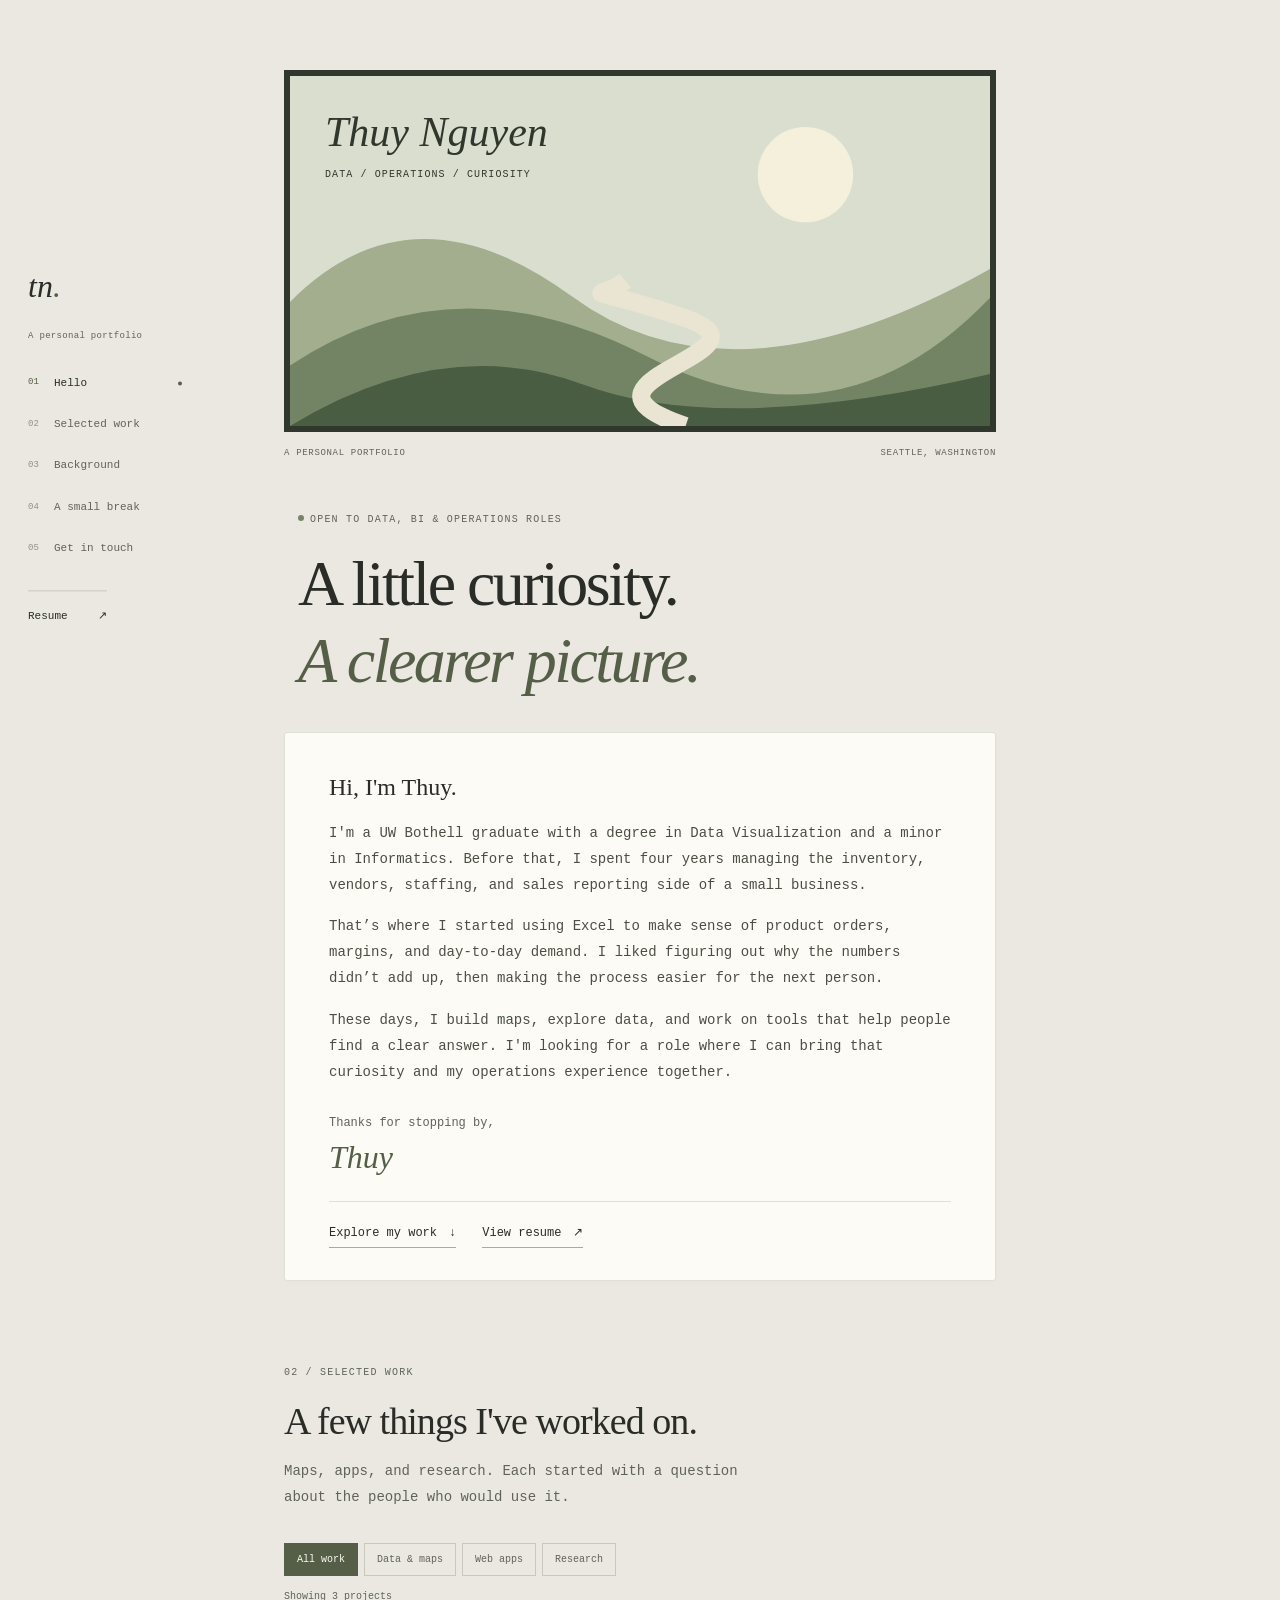
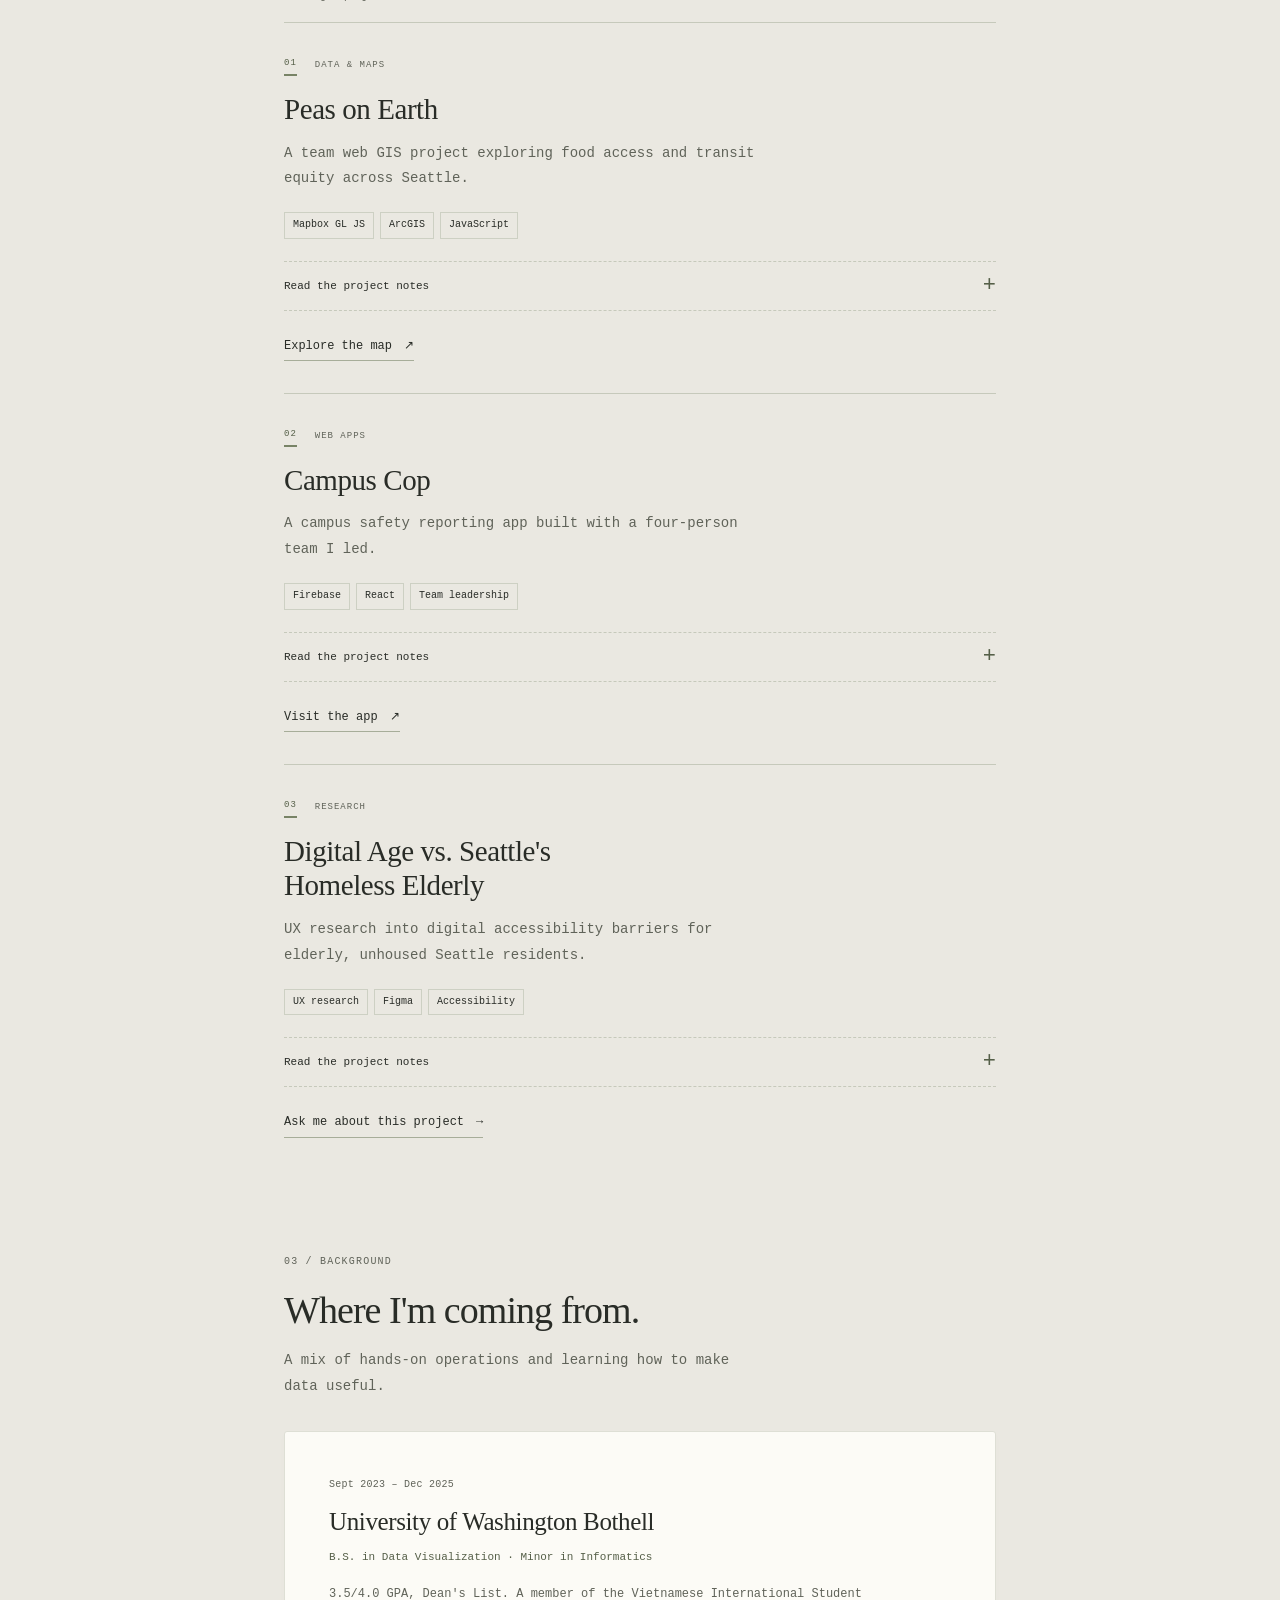
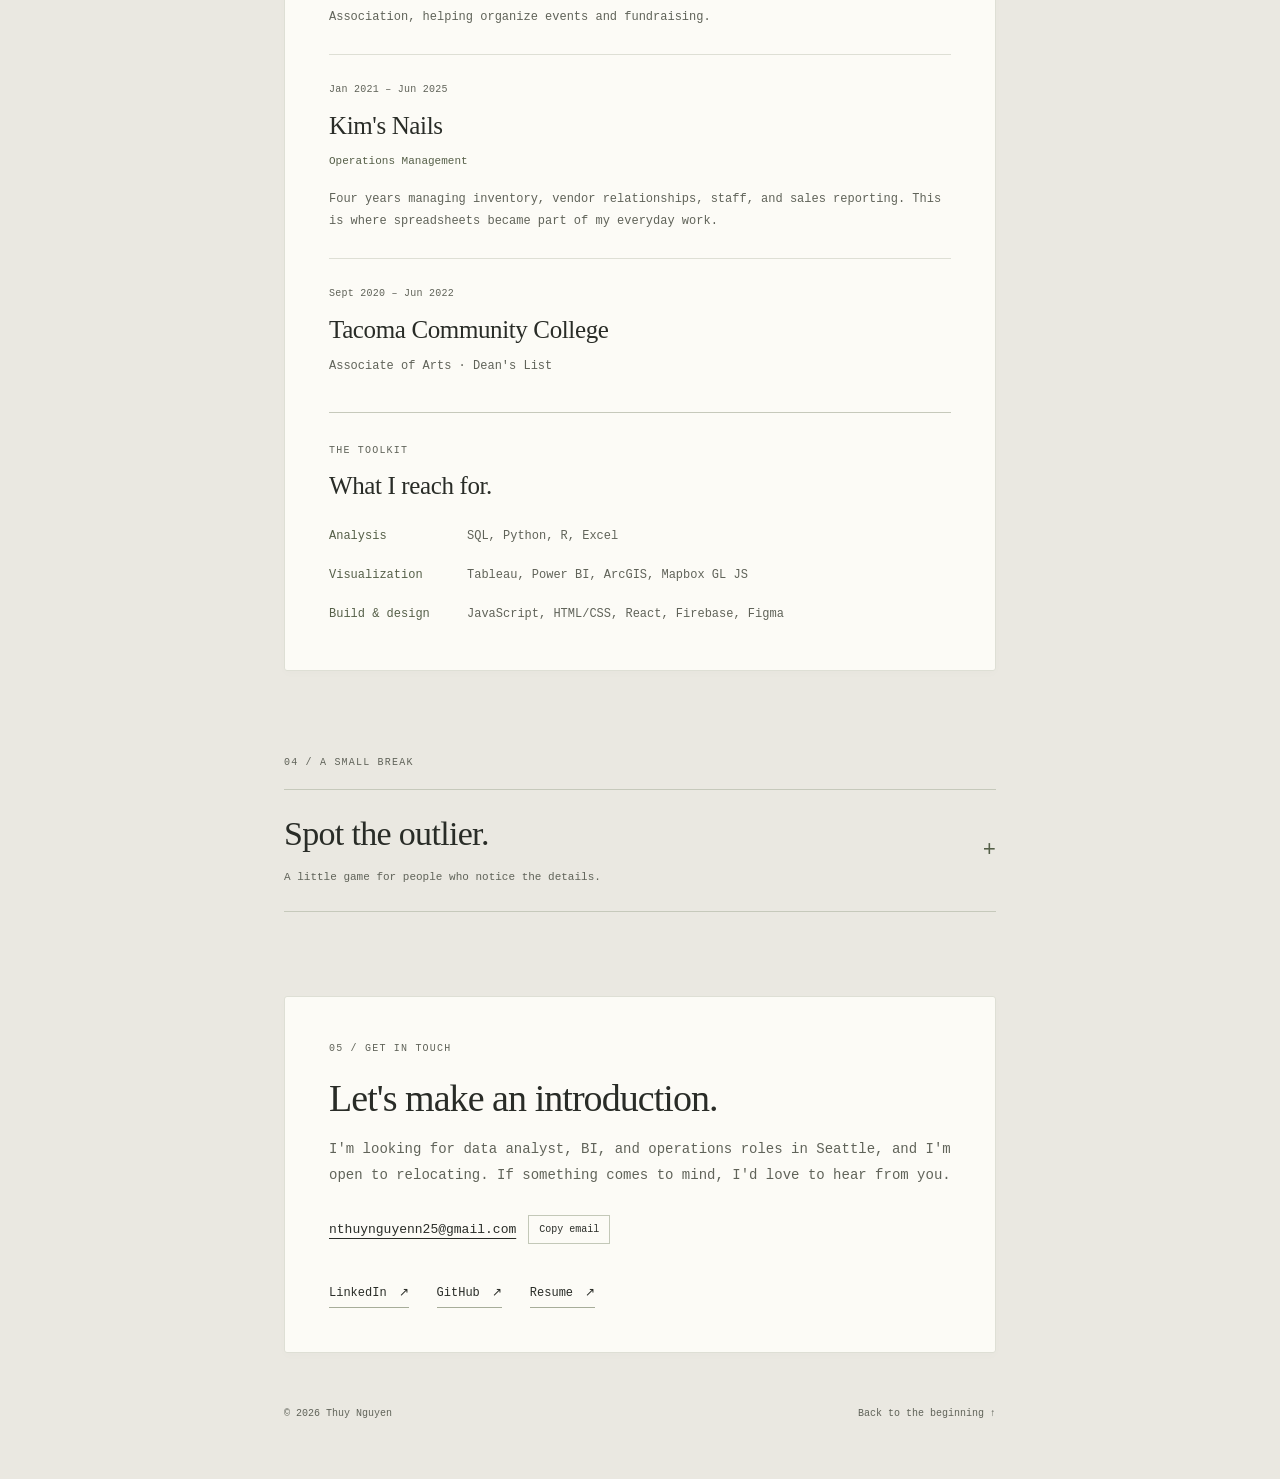
==== commit 96732baa: "Update index.html" ====
--- a/index.html
+++ b/index.html
@@ -143,7 +143,6 @@
               <p class="timeline-date">Sept 2020 – Jun 2022</p>
               <h3>Tacoma Community College</h3>
               <p class="timeline-role">Associate of Arts · Dean's List</p>
-              <p>Before transferring to UW Seattle, then UW Bothell.</p>
             </article>
           </div>
           <div class="toolkit" id="skills">
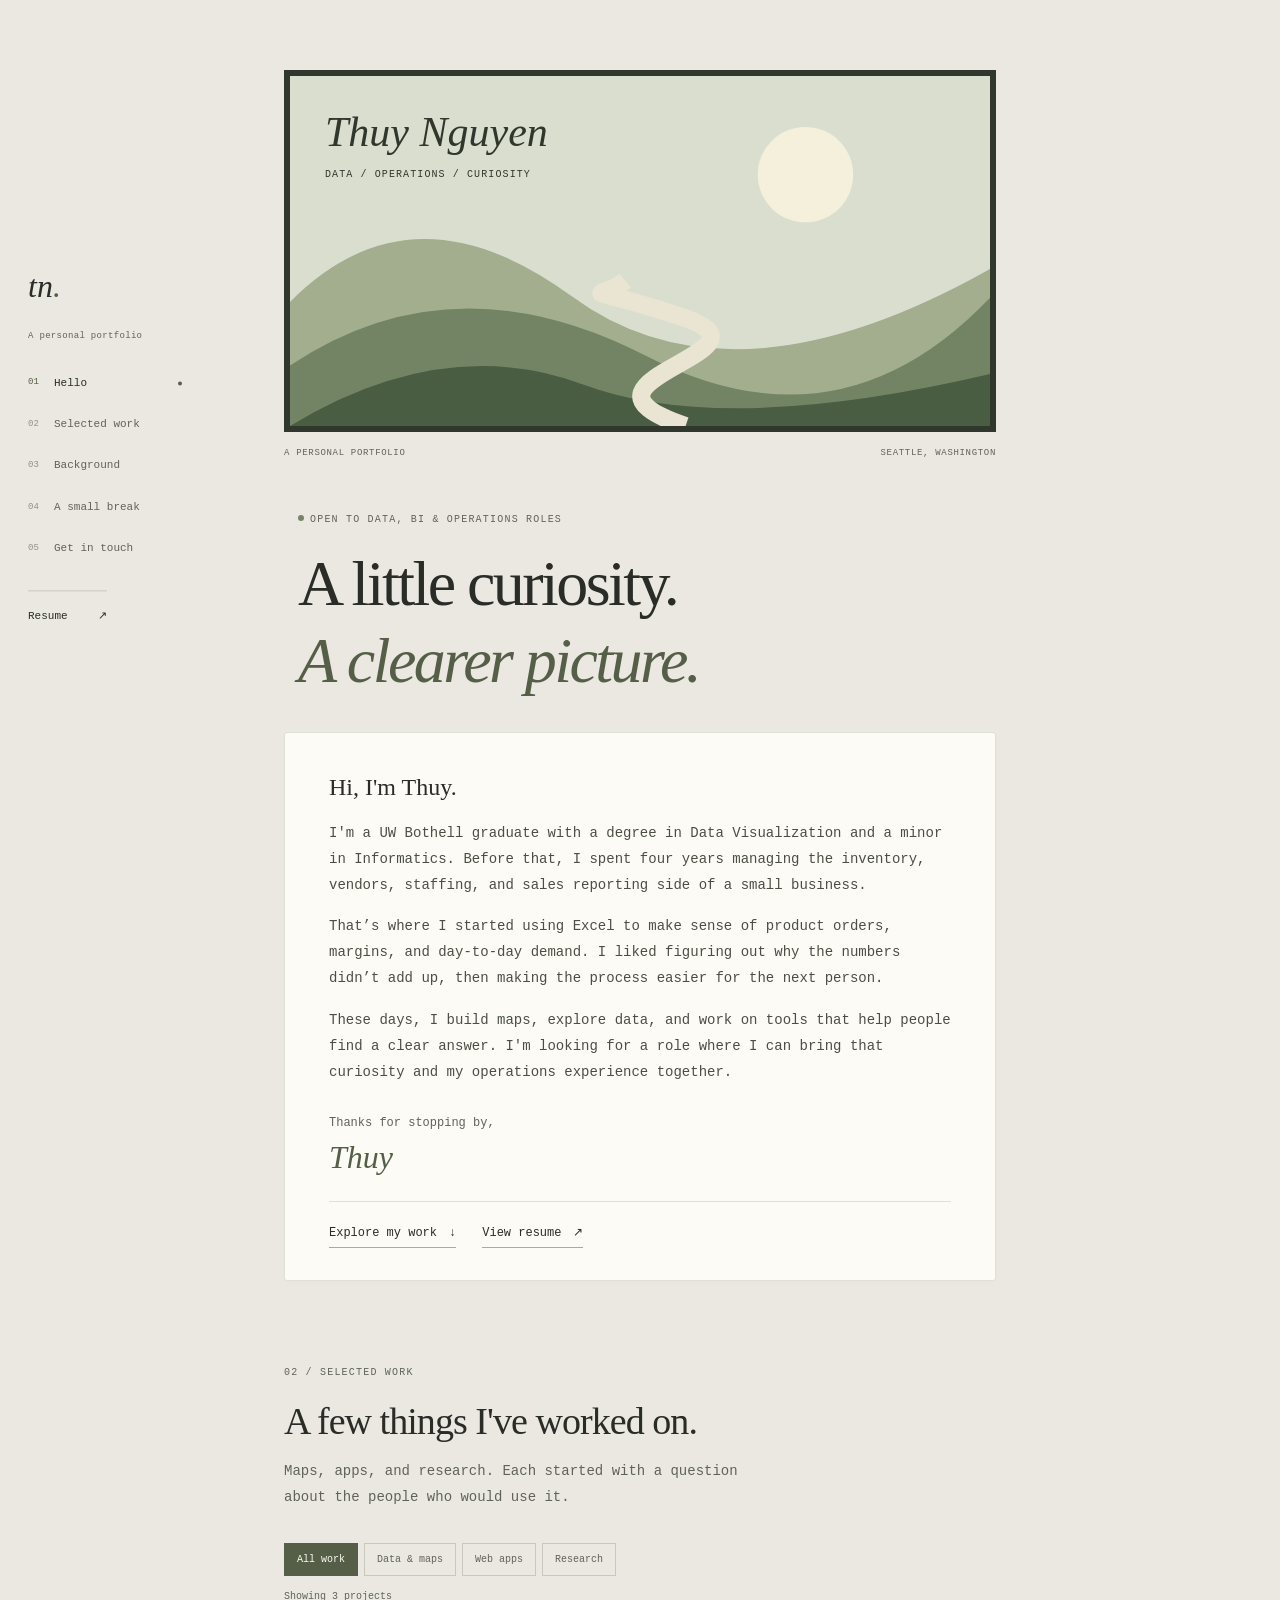
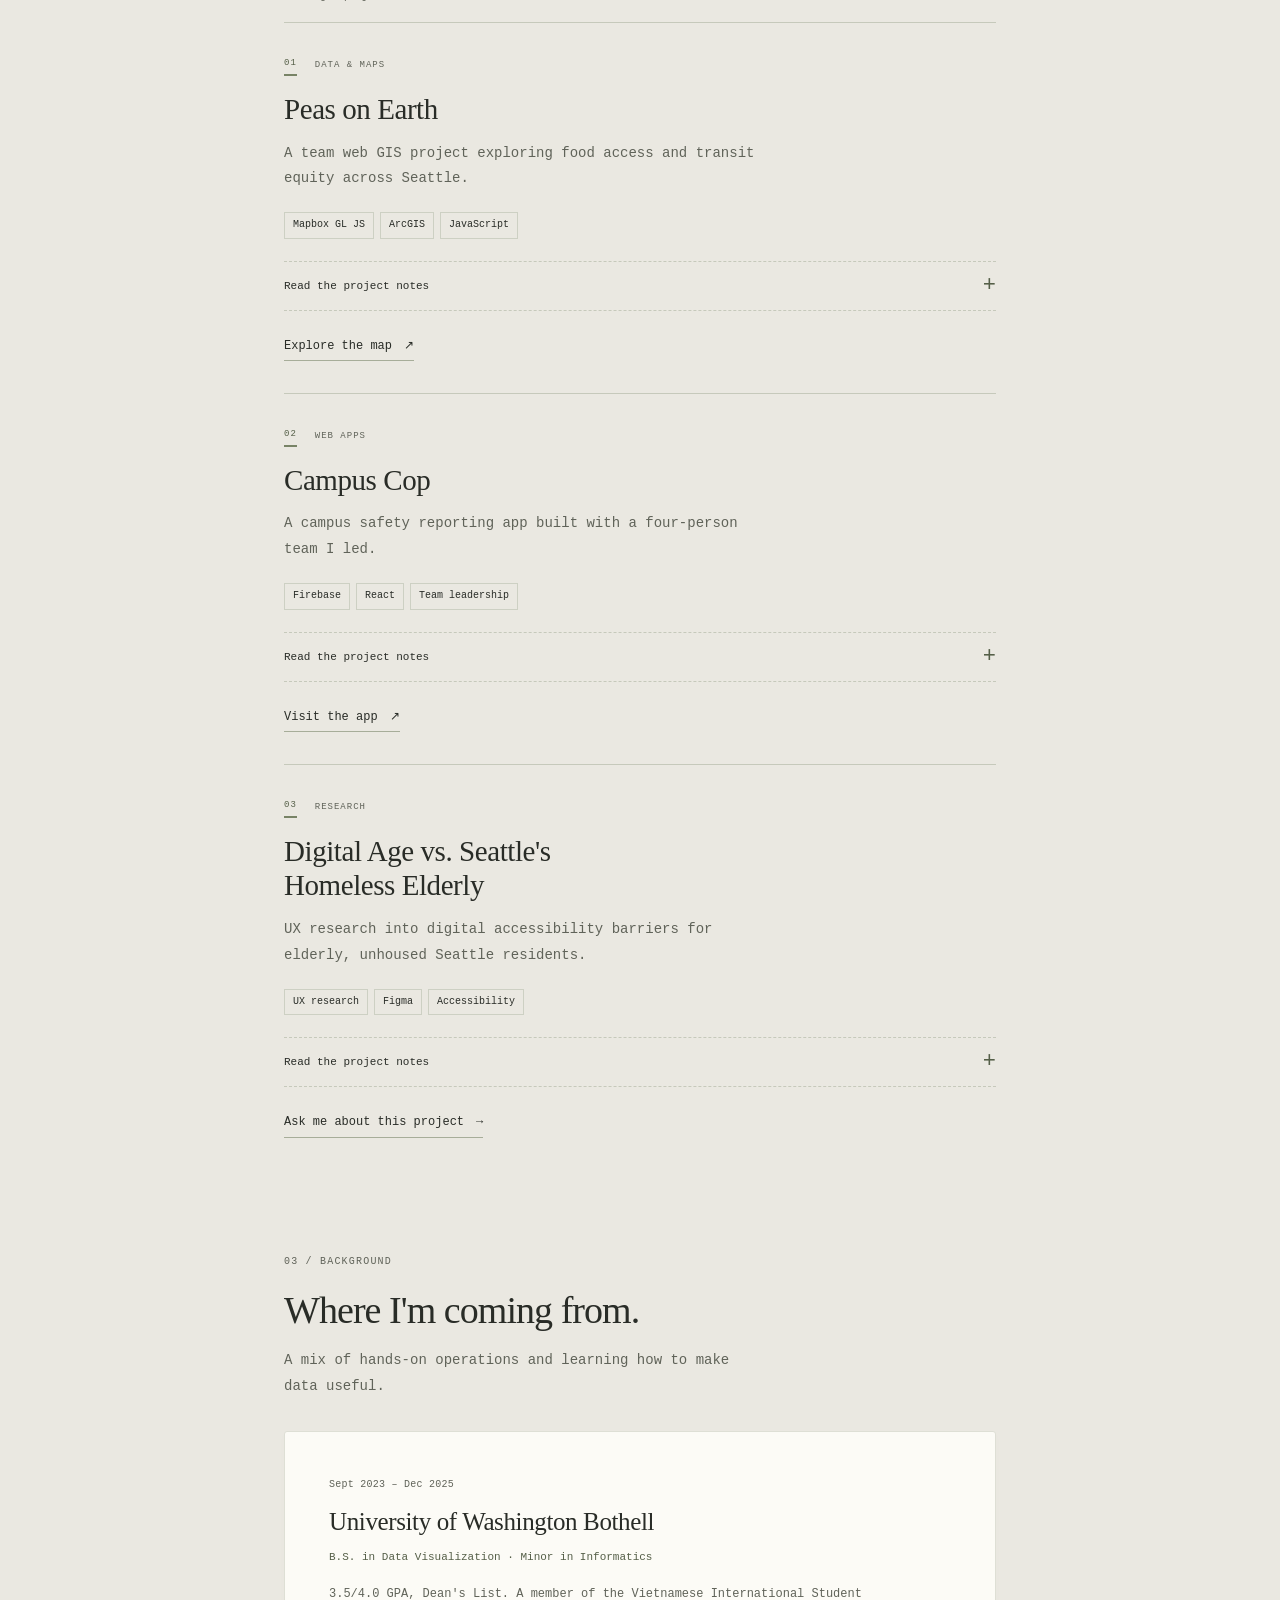
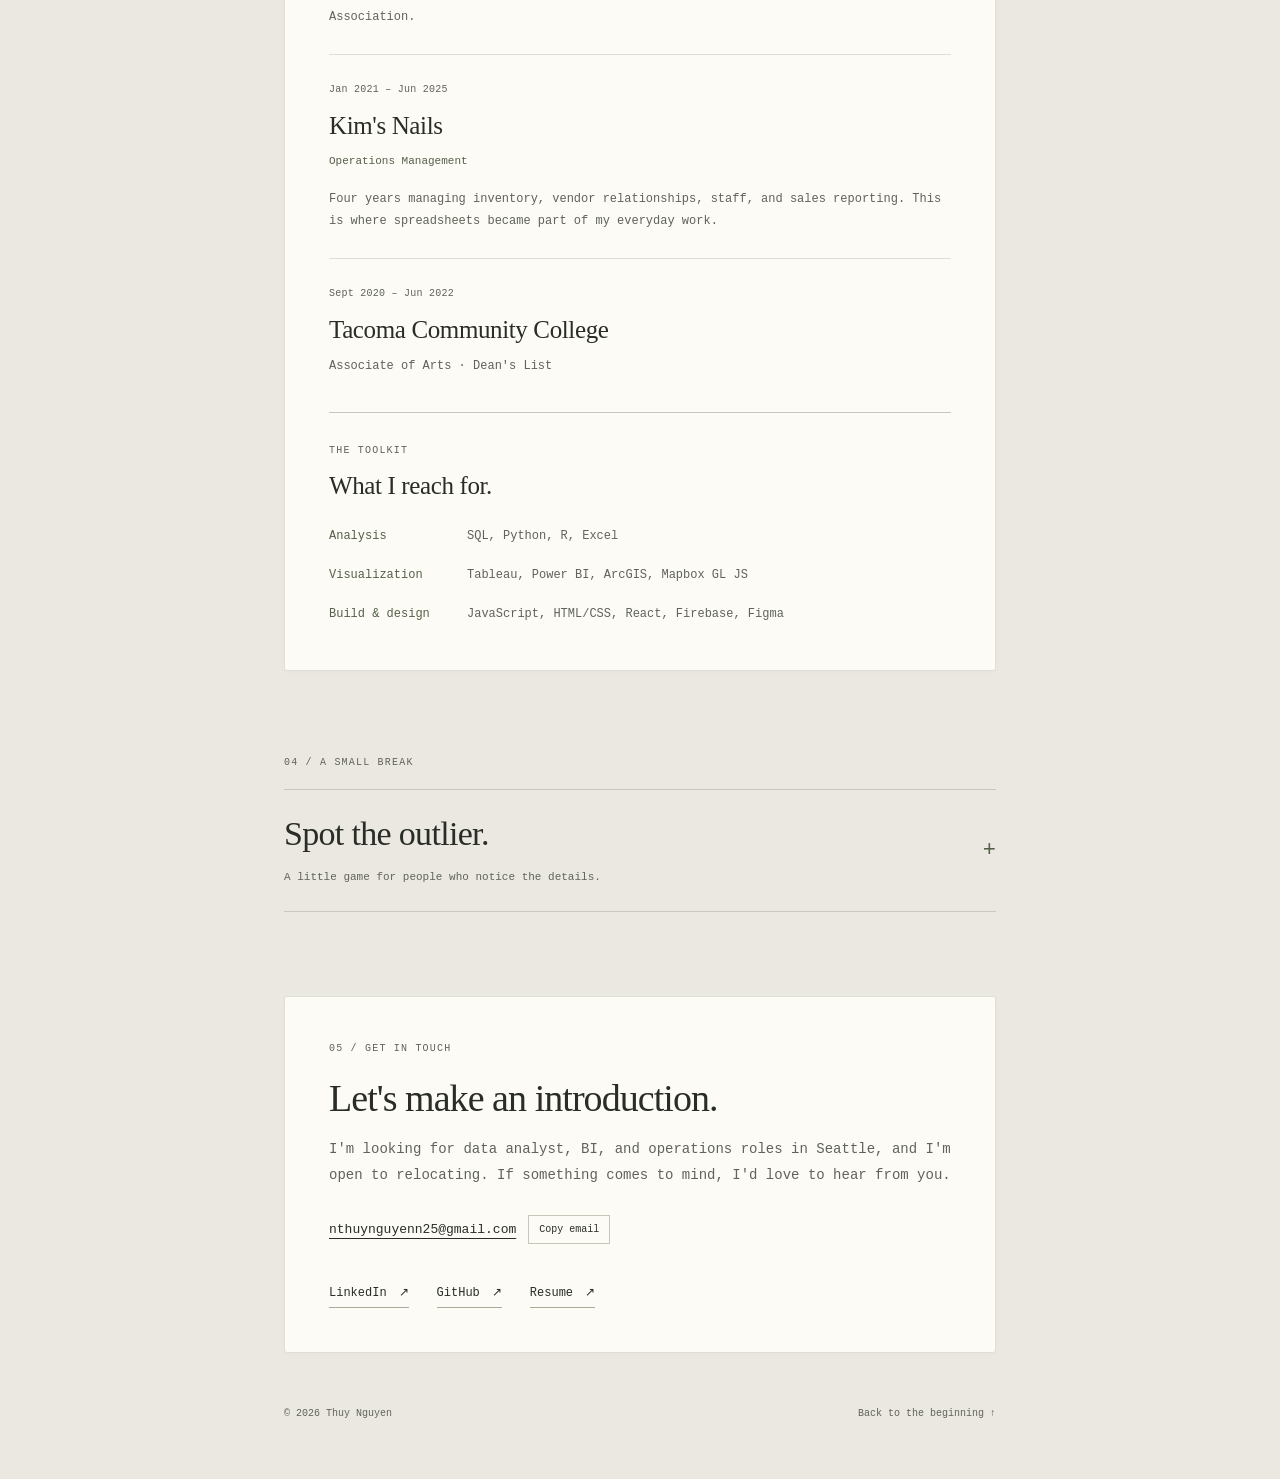
==== commit 019c80d9: "Update index.html" ====
--- a/index.html
+++ b/index.html
@@ -131,7 +131,7 @@
               <p class="timeline-date">Sept 2023 – Dec 2025</p>
               <h3>University of Washington Bothell</h3>
               <p class="timeline-role">B.S. in Data Visualization · Minor in Informatics</p>
-              <p>3.5/4.0 GPA, Dean's List. A member of the Vietnamese International Student Association, helping organize events and fundraising.</p>
+              <p>3.5/4.0 GPA, Dean's List. A member of the Vietnamese International Student Association.</p>
             </article>
             <article class="timeline-item">
               <p class="timeline-date">Jan 2021 – Jun 2025</p>
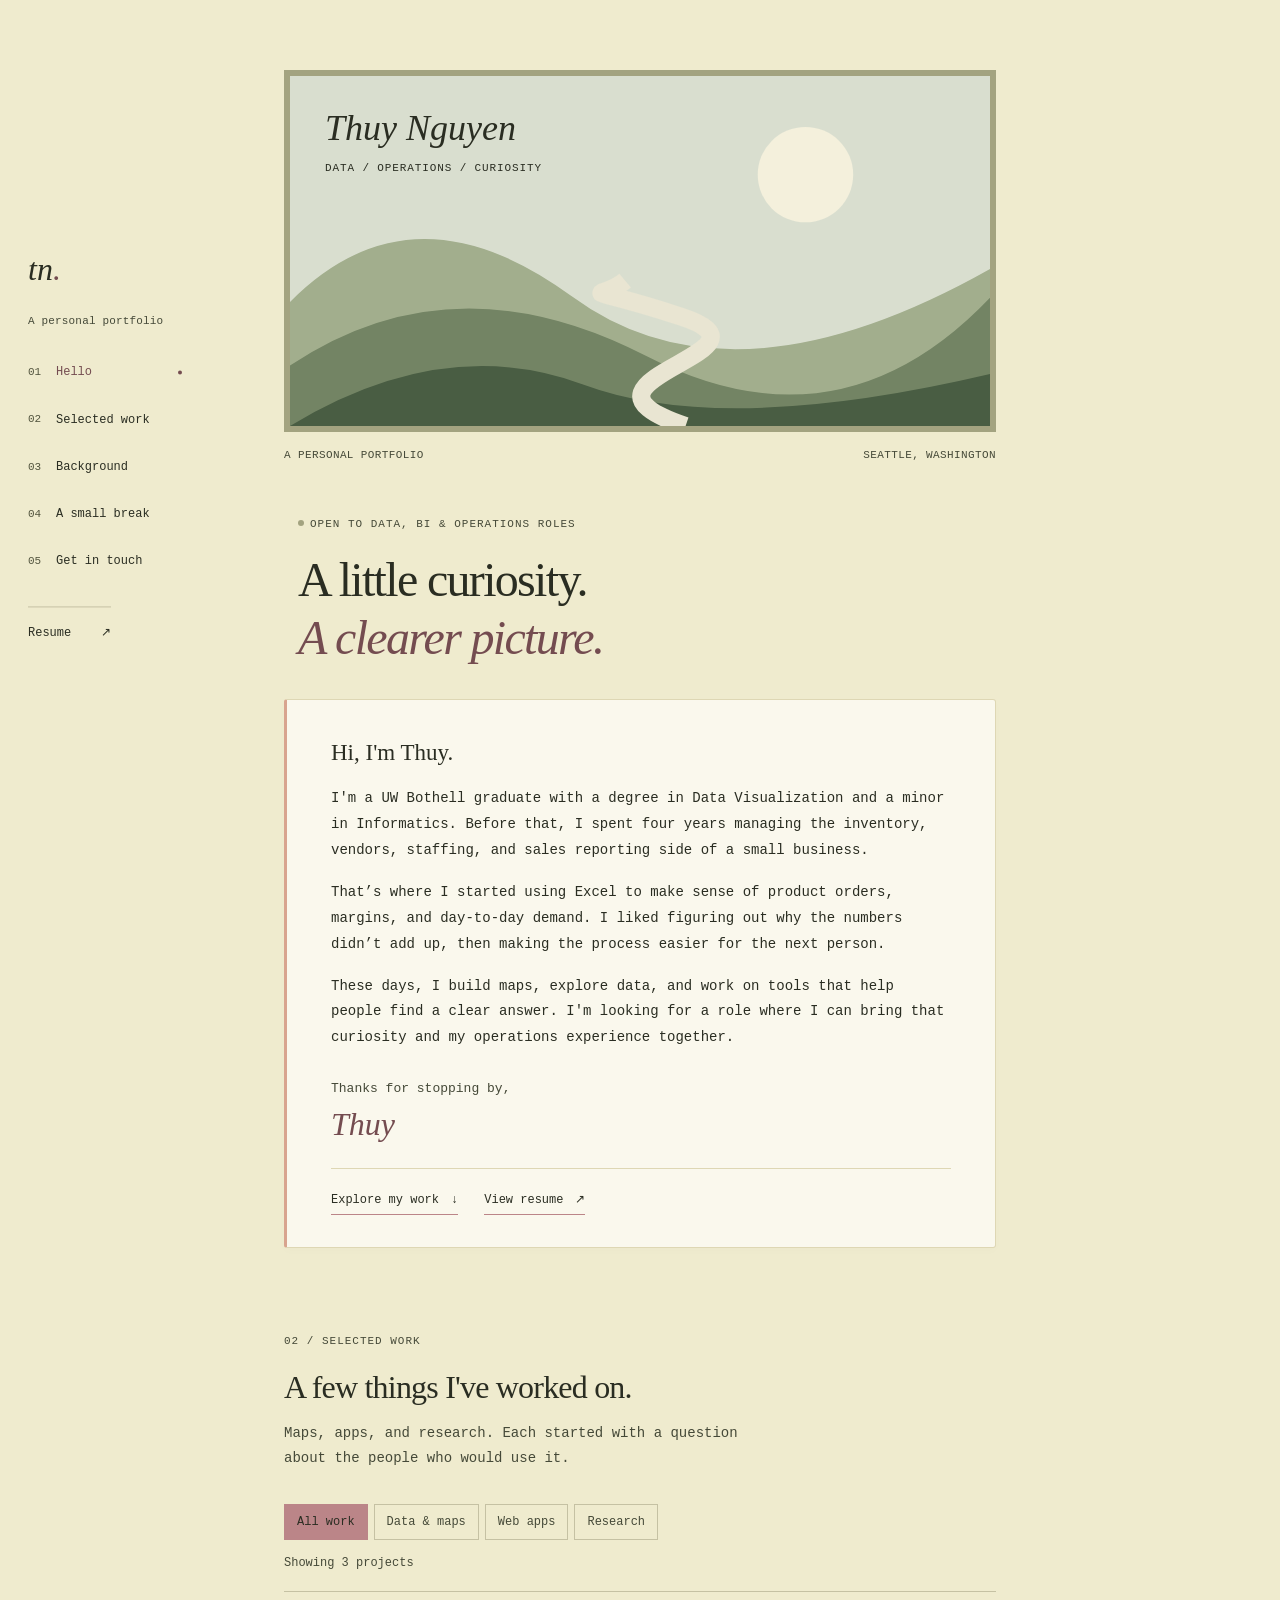
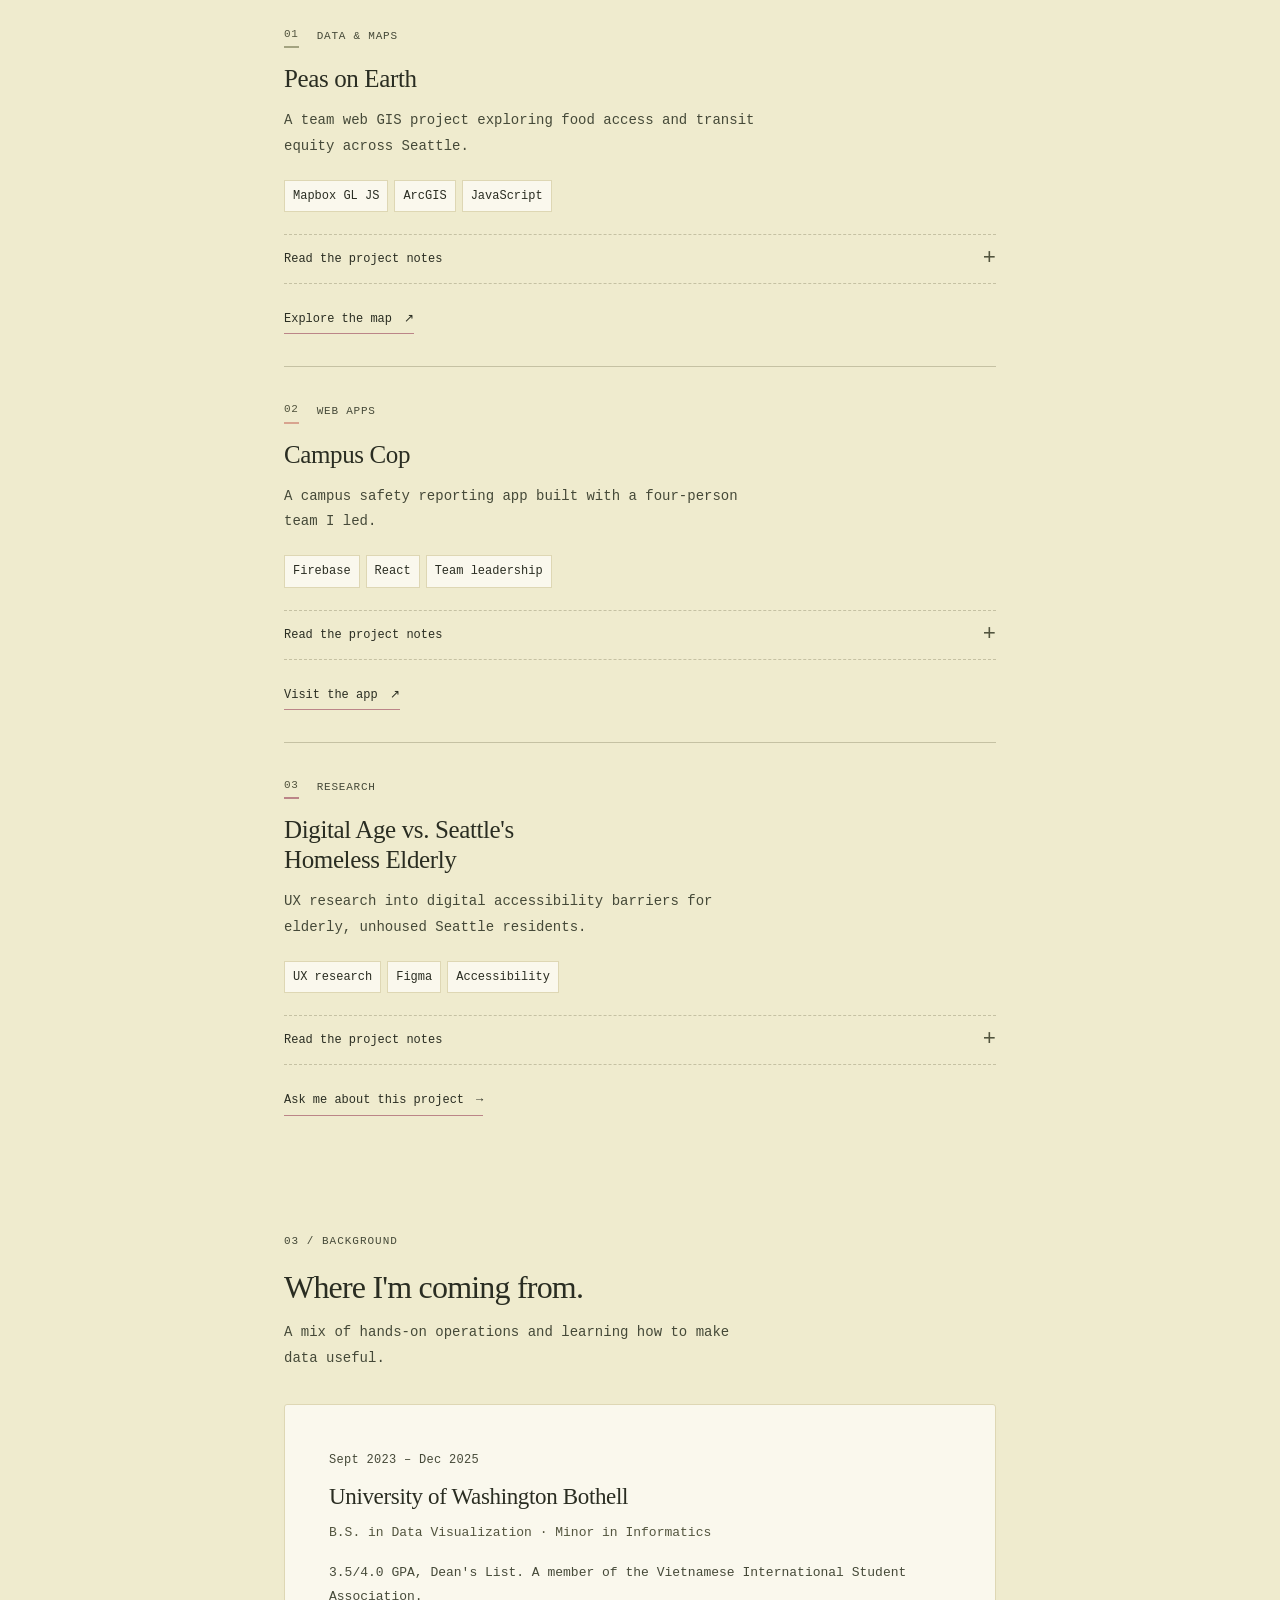
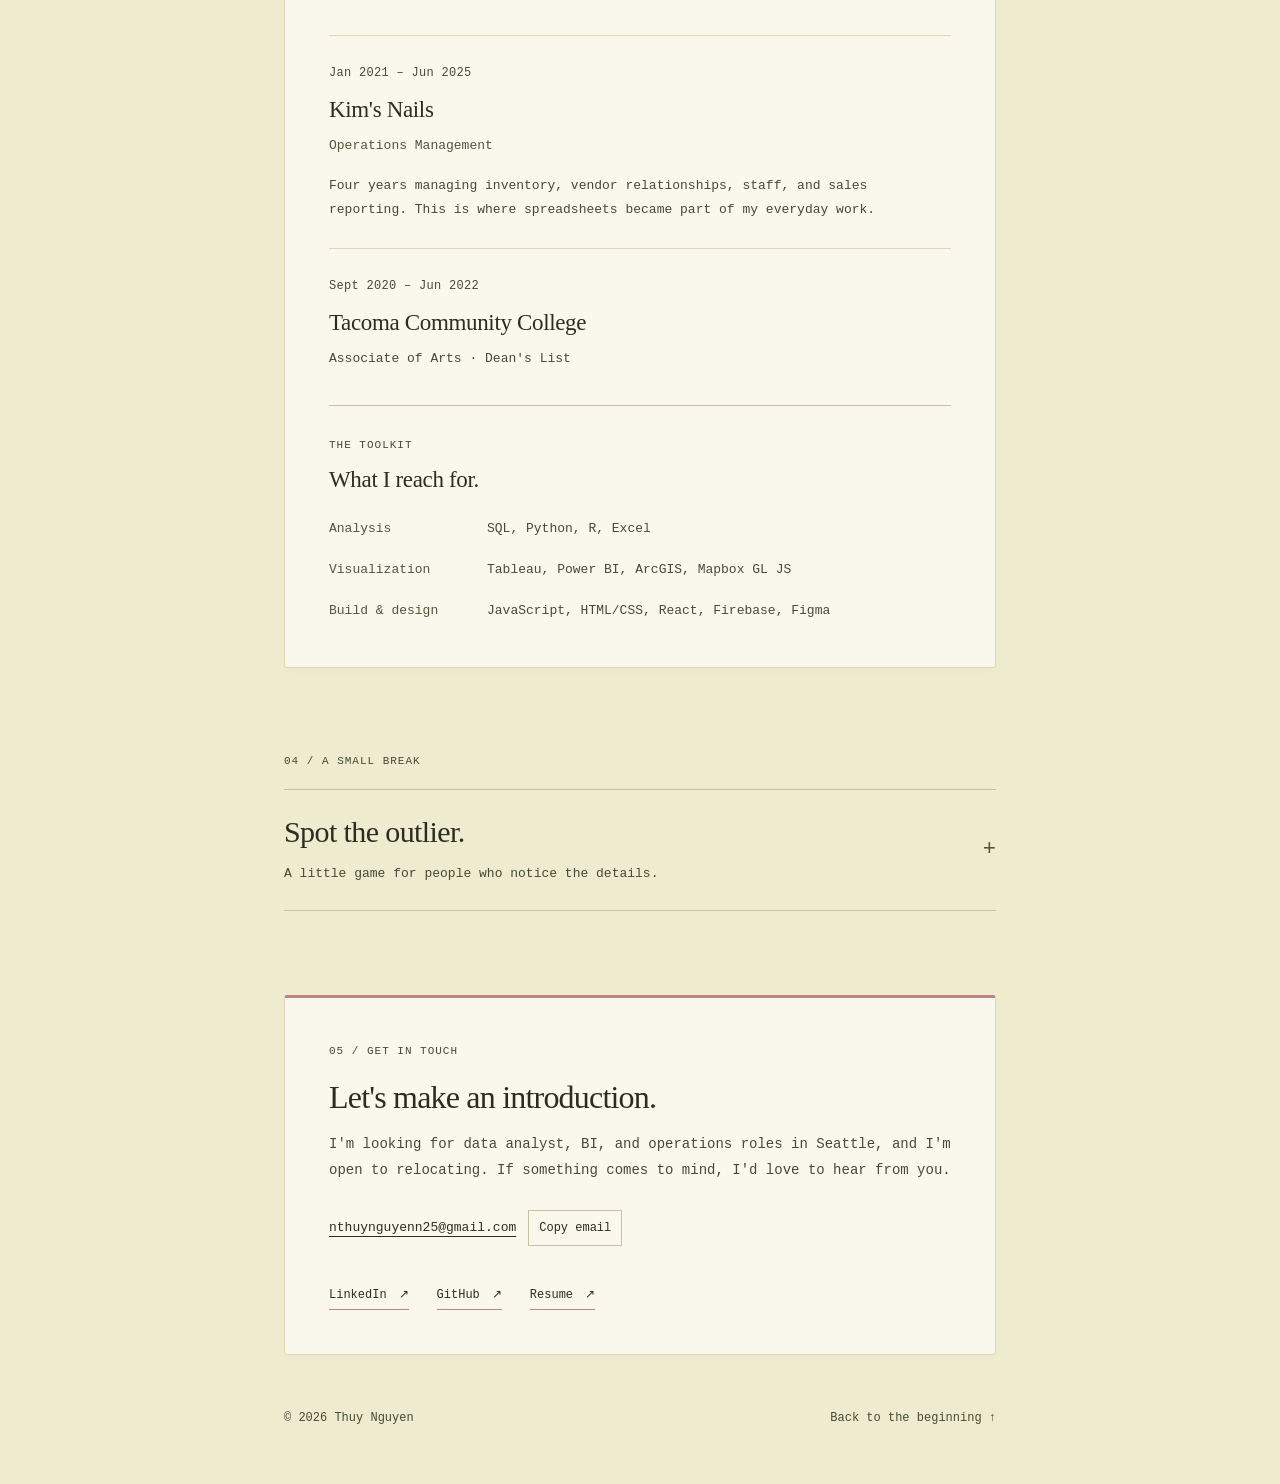
==== commit d56a9b0a: "adding new styling" ====
--- a/index.html
+++ b/index.html
@@ -3,7 +3,7 @@
 <head>
   <meta charset="UTF-8">
   <meta name="viewport" content="width=device-width, initial-scale=1.0">
-  <meta name="theme-color" content="#eae8e1">
+  <meta name="theme-color" content="#efebce">
   <title>Thuy Nguyen | Data &amp; Operations</title>
   <meta name="description" content="Thuy Nguyen's personal portfolio. Explore projects in data visualization, web apps, and research, alongside four years of small-business operations experience.">
   <link rel="icon" href="assets/favicon.svg" type="image/svg+xml">
--- a/styles.css
+++ b/styles.css
@@ -1,13 +1,18 @@
-/* A warm paper palette shared by the cover, navigation, and interactive details. */
+/* Coolors palette: a3a380 / d6ce93 / efebce / d8a48f / bb8588.
+   Darker text tones keep the pastel surfaces readable at regular font weights. */
 :root {
-  --cream: #eae8e1;
-  --paper: #fcfbf6;
-  --ink: #292c27;
-  --muted: #606359;
-  --olive: #555f48;
-  --sage: #788366;
-  --line: #c6c9bb;
-  --soft-line: #dedfd5;
+  --cream: #efebce;
+  --paper: #faf8ed;
+  --ink: #2a2d22;
+  --muted: #454938;
+  --olive: #52543e;
+  --sage: #a3a380;
+  --butter: #d6ce93;
+  --peach: #d8a48f;
+  --rose: #bb8588;
+  --rose-ink: #744c50;
+  --line: #c5c1a3;
+  --soft-line: #ded7b4;
   --max-width: 800px;
   --serif: Georgia, 'Times New Roman', serif;
   --mono: 'Courier New', Courier, monospace;
@@ -19,14 +24,13 @@
   margin: 0;
   background: var(--cream);
   color: var(--ink);
-  font: 14px/1.85 var(--mono);
-  -webkit-font-smoothing: antialiased;
+  font: 400 14px/1.85 var(--mono);
 }
 button, input { font: inherit; }
 button, a { -webkit-tap-highlight-color: transparent; }
 button { color: inherit; cursor: pointer; }
 a { color: inherit; text-underline-offset: 5px; }
-a:hover { color: var(--olive); }
+a:hover { color: var(--rose-ink); }
 a:focus-visible, button:focus-visible, summary:focus-visible {
   outline: 2px solid var(--olive);
   outline-offset: 5px;
@@ -35,135 +39,138 @@
 [hidden] { display: none !important; }
 main:focus { outline: none; }
 h1, h2, h3 { margin: 0; font-family: var(--serif); font-weight: 400; line-height: 1.2; }
-h1 { font-size: clamp(40px, 5.5vw, 64px); letter-spacing: -.04em; }
-h2 { font-size: clamp(30px, 3.3vw, 38px); letter-spacing: -.025em; }
-h3 { font-size: 25px; letter-spacing: -.015em; }
+h1 { font-size: clamp(32px, 4.5vw, 48px); letter-spacing: -.035em; }
+h2 { font-size: clamp(26px, 3vw, 32px); letter-spacing: -.025em; }
+h3 { font-size: 23px; letter-spacing: -.015em; }
 p { margin: 16px 0; }
-::selection { background: #d2dac3; color: #292c27; }
+::selection { background: var(--butter); color: var(--ink); }
 .wrap { width: 100%; max-width: var(--max-width); margin: 0 auto; padding: 0 44px; }
 .section { padding: 42px 0; }
 .section-heading { margin-bottom: 32px; }
 .section-heading > p:last-child { color: var(--muted); margin-top: 14px; max-width: 55ch; }
-.eyebrow { margin: 0 0 18px; font-size: 10px; line-height: 1.65; text-transform: uppercase; letter-spacing: .12em; color: var(--muted); }
+.eyebrow { margin: 0 0 18px; font-size: 11px; line-height: 1.65; text-transform: uppercase; letter-spacing: .09em; color: var(--muted); }
 .paper { background: var(--paper); padding: 44px; border: 1px solid var(--soft-line); border-radius: 3px; box-shadow: 0 3px 8px #292c2704; }
-.text-link { display: inline-flex; gap: 12px; align-items: center; padding-bottom: 4px; border-bottom: 1px solid #a7ad99; text-decoration: none; font-size: 12px; line-height: 1.6; }
-.text-link:hover { border-color: var(--olive); }
-.button { display: inline-flex; gap: 20px; align-items: center; justify-content: center; padding: 12px 20px; background: var(--olive); color: var(--paper); border: 1px solid var(--olive); font-size: 12px; }
-.button:hover { background: #414b35; }
-.small-button { border: 1px solid #c3c8b8; background: transparent; padding: 6px 10px; font-size: 10px; line-height: 1.5; }
-.small-button:hover { border-color: var(--olive); background: #e9ecdf; }
+.text-link { display: inline-flex; gap: 12px; align-items: center; padding-bottom: 4px; border-bottom: 1px solid var(--rose); text-decoration: none; font-size: 12px; line-height: 1.6; }
+.text-link:hover { border-color: var(--rose-ink); }
+.button { display: inline-flex; gap: 20px; align-items: center; justify-content: center; padding: 12px 20px; background: var(--rose); color: var(--ink); border: 1px solid var(--rose); font-size: 13px; }
+.button:hover { background: var(--peach); border-color: var(--peach); }
+.small-button { border: 1px solid var(--line); background: transparent; padding: 8px 10px; font-size: 12px; line-height: 1.5; }
+.small-button:hover { border-color: var(--olive); background: var(--butter); }
 .sr-only { position: absolute; width: 1px; height: 1px; padding: 0; margin: -1px; overflow: hidden; clip-path: inset(50%); white-space: nowrap; border: 0; }
 .skip-link { position: fixed; top: 12px; left: 12px; z-index: 110; background: var(--paper); padding: 10px 18px; transform: translateY(-160%); }
 .skip-link:focus { transform: translateY(0); }
 
 /* Desktop contents sit beside the page rather than competing with its cover. */
 .reading-progress { position: fixed; top: 0; left: 0; right: 0; z-index: 100; height: 3px; pointer-events: none; }
-.reading-progress span { display: block; height: 100%; width: 100%; background: var(--sage); transform: scaleX(0); transform-origin: left; }
+.reading-progress span { display: block; height: 100%; width: 100%; background: var(--rose); transform: scaleX(0); transform-origin: left; }
 .site-header { position: fixed; top: 50%; left: max(28px, calc((100vw - 1320px) / 2)); transform: translateY(-50%); z-index: 60; width: 160px; }
 .site-nav { display: flex; flex-direction: column; gap: 26px; }
 .brand { font: italic 32px/1 var(--serif); text-decoration: none; width: fit-content; }
-.brand span { color: var(--olive); }
-.nav-caption { display: block; color: var(--muted); font-size: 9px; letter-spacing: .035em; margin-bottom: 20px; }
+.brand span { color: var(--rose-ink); }
+.nav-caption { display: block; color: var(--muted); font-size: 11px; letter-spacing: .015em; margin-bottom: 20px; }
 .nav-links { margin: 0; padding: 0; list-style: none; display: grid; gap: 5px; }
-.nav-links a { display: flex; gap: 12px; align-items: center; padding: 8px 6px 8px 0; color: var(--muted); font-size: 11px; text-decoration: none; }
-.nav-number { font-size: 9px; color: var(--muted); opacity: .65; width: 14px; }
-.nav-links a[aria-current='location'] { color: var(--ink); }
+.nav-links a { display: flex; gap: 10px; align-items: center; padding: 10px 6px 10px 0; color: var(--ink); font-size: 12px; font-weight: 400; text-decoration: none; }
+.nav-number { font-size: 11px; color: var(--olive); width: 18px; flex-shrink: 0; }
+.nav-links a[aria-current='location'] { color: var(--rose-ink); }
 .nav-links a[aria-current='location'] .nav-number { opacity: 1; color: var(--olive); }
-.nav-links a[aria-current='location']::after { content: ''; height: 4px; width: 4px; margin-left: auto; border-radius: 50%; background: var(--olive); }
-.nav-resume { display: inline-flex; gap: 30px; font-size: 11px; text-decoration: none; margin-top: 24px; padding-top: 15px; border-top: 1px solid var(--line); }
-.menu-toggle { display: none; background: transparent; border: 0; padding: 8px 0 8px 12px; font-size: 11px; }
+.nav-links a[aria-current='location']::after { content: ''; height: 4px; width: 4px; margin-left: auto; border-radius: 50%; background: var(--rose-ink); }
+.nav-resume { display: inline-flex; gap: 30px; font-size: 12px; font-weight: 400; text-decoration: none; margin-top: 24px; padding-top: 15px; border-top: 1px solid var(--line); }
+.menu-toggle { display: none; background: transparent; border: 0; padding: 8px 0 8px 12px; font-size: 12px; font-weight: 400; }
 .menu-toggle span { display: inline-block; margin-left: 10px; transition: transform .2s ease; }
 .menu-toggle[aria-expanded='true'] span { transform: rotate(45deg); }
 
 /* The illustrated cover gives way to a short personal letter. */
 .intro { padding-top: 70px; }
 .cover { margin: 0 0 50px; }
-.cover-art { position: relative; overflow: hidden; border: 6px solid #30372c; background: #d9decf; }
+.cover-art { position: relative; overflow: hidden; border: 6px solid var(--sage); background: var(--cream); }
 .cover-art img { width: 100%; height: auto; display: block; }
-.cover-title { position: absolute; top: 9%; left: 5%; font: italic clamp(28px, 4vw, 42px)/1.15 var(--serif); color: #30372c; }
-.cover-title span { display: block; margin-top: 12px; font: 10px/1.4 var(--mono); letter-spacing: .11em; text-transform: uppercase; }
-.cover figcaption { display: flex; justify-content: space-between; gap: 16px; margin-top: 13px; font-size: 9px; color: var(--muted); text-transform: uppercase; letter-spacing: .075em; }
+.cover-title { position: absolute; top: 9%; left: 5%; font: italic 400 clamp(24px, 3.5vw, 36px)/1.15 var(--serif); color: var(--ink); }
+.cover-title span { display: block; margin-top: 12px; font: 400 11px/1.4 var(--mono); letter-spacing: .08em; text-transform: uppercase; }
+.cover figcaption { display: flex; justify-content: space-between; gap: 16px; margin-top: 13px; font-size: 11px; color: var(--muted); text-transform: uppercase; letter-spacing: .035em; }
 .intro-heading { padding: 0 14px; margin-bottom: 32px; }
-h1 em { color: var(--olive); font-weight: 400; }
+h1 em { color: var(--rose-ink); font-weight: 400; }
 .availability-dot { display: inline-block; height: 6px; width: 6px; background: var(--sage); border-radius: 50%; margin-right: 6px; vertical-align: 1px; }
-.letter { padding: 36px 44px 32px; position: relative; }
-.letter-greeting { font: 24px/1.5 var(--serif); margin-top: 0; }
-.letter p:not(.letter-greeting):not(.signature) { color: #4b4f43; }
-.signature { margin-top: 26px; font-size: 12px; color: var(--muted); }
-.signature span { display: inline-block; margin-top: 3px; color: var(--olive); font: italic 32px/1.3 var(--serif); }
+.letter { padding: 36px 44px 32px; position: relative; border-left: 3px solid var(--peach); }
+.letter-greeting { font: 400 23px/1.5 var(--serif); margin-top: 0; }
+.letter p:not(.letter-greeting):not(.signature) { color: var(--ink); }
+.signature { margin-top: 26px; font-size: 13px; color: var(--muted); }
+.signature span { display: inline-block; margin-top: 3px; color: var(--rose-ink); font: italic 32px/1.3 var(--serif); }
 .letter-links { display: flex; gap: 26px; flex-wrap: wrap; border-top: 1px solid var(--soft-line); padding-top: 22px; margin-top: 22px; }
 
 /* Project notes open in place, and filtering does not interrupt the reader. */
 .project-controls { margin-bottom: 14px; }
 .filters { display: flex; gap: 6px; flex-wrap: wrap; }
-.filter-button { background: transparent; color: var(--muted); border: 1px solid var(--line); padding: 8px 12px; font-size: 10px; line-height: 1.5; transition: background .15s, color .15s; }
-.filter-button[aria-pressed='true'] { color: var(--paper); background: var(--olive); border-color: var(--olive); }
-.filter-button:hover:not([aria-pressed='true']) { background: #dfe2d5; }
-.project-count { margin: 12px 0 16px; font-size: 10px; color: var(--muted); }
-.project-card { padding: 32px 0; border-top: 1px solid var(--line); }
-.project-meta { display: flex; align-items: center; gap: 18px; font-size: 9px; text-transform: uppercase; letter-spacing: .11em; color: var(--muted); margin-bottom: 16px; }
-.project-number { color: var(--olive); display: inline-block; border-bottom: 2px solid var(--sage); padding-bottom: 2px; }
-.project-card h3 { max-width: 24ch; font-size: 29px; }
+.filter-button { background: transparent; color: var(--muted); border: 1px solid var(--line); padding: 8px 12px; font-size: 12px; line-height: 1.5; transition: background .15s, color .15s; }
+.filter-button[aria-pressed='true'] { color: var(--ink); background: var(--rose); border-color: var(--rose); }
+.filter-button:hover:not([aria-pressed='true']) { background: var(--butter); }
+.project-count { margin: 12px 0 16px; font-size: 12px; color: var(--muted); }
+.project-card { --project-accent: var(--sage); padding: 32px 0; border-top: 1px solid var(--line); }
+.project-card[data-category='web'] { --project-accent: var(--peach); }
+.project-card[data-category='research'] { --project-accent: var(--rose); }
+.project-meta { display: flex; align-items: center; gap: 18px; font-size: 11px; text-transform: uppercase; letter-spacing: .07em; color: var(--muted); margin-bottom: 16px; }
+.project-number { color: var(--olive); display: inline-block; border-bottom: 2px solid var(--project-accent); padding-bottom: 2px; }
+.project-card h3 { max-width: 24ch; font-size: 25px; }
 .project-summary { color: var(--muted); margin: 14px 0; max-width: 58ch; }
 .project-tools { display: flex; gap: 6px; flex-wrap: wrap; list-style: none; padding: 0; margin: 20px 0; }
-.project-tools li { border: 1px solid #cdd0c3; font-size: 10px; padding: 3px 8px; }
+.project-tools li { border: 1px solid var(--soft-line); background: var(--paper); font-size: 12px; padding: 4px 8px; }
 .project-details { margin: 22px 0; }
-.project-details summary { display: flex; align-items: center; justify-content: space-between; cursor: pointer; list-style: none; padding: 13px 0; border-top: 1px dashed var(--line); border-bottom: 1px dashed var(--line); font-size: 11px; }
+.project-details summary { display: flex; align-items: center; justify-content: space-between; cursor: pointer; list-style: none; padding: 13px 0; border-top: 1px dashed var(--line); border-bottom: 1px dashed var(--line); font-size: 12px; }
 summary::-webkit-details-marker { display: none; }
 .details-arrow { font: 22px/1 var(--mono); color: var(--olive); transition: transform .2s; flex-shrink: 0; }
 details[open] > summary .details-arrow { transform: rotate(45deg); }
-.project-notes { background: #f2f2e9; border-left: 2px solid #a8b19a; padding: 22px 24px; margin-top: 16px; }
+.project-notes { background: #f2eed5; border-left: 2px solid var(--project-accent); padding: 22px 24px; margin-top: 16px; }
 .project-note + .project-note { margin-top: 24px; }
-.project-note h4 { font: 10px/1.5 var(--mono); font-weight: 400; text-transform: uppercase; letter-spacing: .06em; margin: 0 0 8px; color: var(--olive); }
-.project-note p { font-size: 12px; color: #4c5142; margin: 0; }
+.project-note h4 { font: 400 11px/1.5 var(--mono); text-transform: uppercase; letter-spacing: .04em; margin: 0 0 8px; color: var(--olive); }
+.project-note p { font-size: 13px; color: var(--ink); margin: 0; }
 
 /* Background and tools share a single paper, with distinct sections. */
 .timeline { display: grid; gap: 26px; }
 .timeline-item + .timeline-item { border-top: 1px solid var(--soft-line); padding-top: 26px; }
-.timeline-date { font-size: 10px; letter-spacing: .025em; color: var(--muted); margin: 0 0 12px; }
-.timeline-role { font-size: 11px; color: var(--olive); margin: 10px 0; }
-.timeline-item > p:last-child { color: var(--muted); font-size: 12px; margin-bottom: 0; }
+.timeline-date { font-size: 12px; letter-spacing: .025em; color: var(--muted); margin: 0 0 12px; }
+.timeline-role { font-size: 13px; color: var(--olive); margin: 10px 0; }
+.timeline-item > p:last-child { color: var(--muted); font-size: 13px; margin-bottom: 0; }
 .toolkit { margin-top: 34px; padding-top: 30px; border-top: 1px solid var(--line); }
 .toolkit .eyebrow { margin-bottom: 12px; }
 .toolkit-list { margin: 24px 0 0; display: grid; gap: 17px; }
-.toolkit-list > div { display: grid; grid-template-columns: 118px 1fr; gap: 20px; font-size: 12px; }
+.toolkit-list > div { display: grid; grid-template-columns: 138px 1fr; gap: 20px; font-size: 13px; }
 .toolkit-list dt { color: var(--olive); }
 .toolkit-list dd { margin: 0; color: var(--muted); }
 
 /* A deliberate, optional detour; the game only runs after Play. */
 .play-note { border-top: 1px solid var(--line); border-bottom: 1px solid var(--line); padding: 24px 0; }
 .play-note > summary { list-style: none; display: flex; align-items: center; justify-content: space-between; gap: 20px; cursor: pointer; }
-.play-title { display: block; font: 34px/1.2 var(--serif); letter-spacing: -.02em; }
-.play-subtitle { display: block; color: var(--muted); font-size: 11px; margin-top: 12px; }
+.play-title { display: block; font: 400 30px/1.2 var(--serif); letter-spacing: -.02em; }
+.play-subtitle { display: block; color: var(--muted); font-size: 13px; margin-top: 12px; }
 .play-content { padding-top: 18px; }
-.play-content > p { color: var(--muted); font-size: 12px; }
+.play-content > p { color: var(--muted); font-size: 13px; }
 .game-panel { background: var(--paper); padding: 24px; border: 1px solid var(--soft-line); position: relative; margin-top: 22px; }
 .game-hud { display: flex; align-items: center; gap: 25px; margin-bottom: 18px; }
 .game-label, .game-value { display: block; }
-.game-label { font-size: 9px; text-transform: uppercase; color: var(--muted); letter-spacing: .05em; }
+.game-label { font-size: 11px; text-transform: uppercase; color: var(--muted); letter-spacing: .05em; }
 .game-value { font-size: 20px; font-family: var(--serif); line-height: 1.6; }
 .game-lives { color: var(--olive); font-size: 16px; }
 .game-pause { margin-left: auto; }
 .game-timer { height: 3px; background: var(--cream); margin-bottom: 20px; }
-.game-timer span { display: block; height: 100%; background: var(--sage); width: 100%; }
+.game-timer span { display: block; height: 100%; background: var(--rose); width: 100%; }
 .game-grid { display: grid; grid-template-columns: repeat(6, 1fr); gap: 10px; min-height: 220px; align-content: center; }
 .game-dot { border: 0; border-radius: 50%; aspect-ratio: 1; padding: 0; min-width: 0; }
-.game-dot:hover { box-shadow: 0 0 0 3px #a8b19a65; }
-.game-overlay { position: absolute; inset: 0; display: flex; flex-direction: column; justify-content: center; align-items: center; background: #fcfbf6f5; text-align: center; padding: 28px; }
-.game-overlay h3 { font-size: 27px; }
-.game-overlay p { color: var(--muted); font-size: 12px; max-width: 36ch; margin: 16px 0 22px; }
-
+.game-dot:hover { box-shadow: 0 0 0 3px #a3a38065; }
+.game-overlay { position: absolute; inset: 0; display: flex; flex-direction: column; justify-content: center; align-items: center; background: var(--paper); text-align: center; padding: 28px; }
+.game-overlay h3 { font-size: 24px; }
+.game-overlay p { color: var(--muted); font-size: 13px; max-width: 36ch; margin: 16px 0 22px; }
+
+.contact-paper { border-top: 3px solid var(--rose); }
 .contact-paper > p:not(.eyebrow):not(.copy-status) { color: var(--muted); }
 .contact-email { display: flex; align-items: center; flex-wrap: wrap; gap: 12px; margin-top: 26px; }
 .email-link { font-size: 13px; overflow-wrap: anywhere; }
-.copy-status { min-height: 18px; margin: 7px 0 15px; font-size: 10px; color: var(--olive); }
+.copy-status { min-height: 18px; margin: 7px 0 15px; font-size: 12px; color: var(--olive); }
 .contact-links { display: flex; gap: 28px; flex-wrap: wrap; }
-.site-footer { display: flex; gap: 20px; justify-content: space-between; padding-top: 10px; padding-bottom: 55px; font-size: 10px; color: var(--muted); }
+.site-footer { display: flex; gap: 20px; justify-content: space-between; padding-top: 10px; padding-bottom: 55px; font-size: 12px; color: var(--muted); }
 .site-footer a { text-decoration: none; }
 
 @media (max-width: 1100px) {
   html { scroll-padding-top: 90px; }
-  .site-header { position: sticky; top: 0; left: auto; width: 100%; transform: none; background: #eae8e1f5; border-bottom: 1px solid #d3d5c9; }
+  .site-header { position: sticky; top: 0; left: auto; width: 100%; transform: none; background: var(--cream); border-bottom: 1px solid var(--line); }
   .site-nav { max-width: var(--max-width); margin: auto; padding: 20px 44px; flex-direction: row; flex-wrap: wrap; align-items: center; justify-content: space-between; gap: 0; }
   .brand { font-size: 28px; }
   .menu-toggle:not([hidden]) { display: block; }
@@ -178,37 +185,37 @@
 }
 
 @media (max-width: 600px) {
-  body { font-size: 13px; }
+  body { font-size: 14px; }
   .wrap { padding: 0 22px; }
   .site-nav { padding: 16px 22px; }
   .section { padding: 30px 0; }
   .intro { padding-top: 26px; }
   .cover { margin-bottom: 35px; }
   .cover-art { border-width: 4px; }
-  .cover-title { font-size: 26px; }
-  .cover-title span { font-size: 7px; margin-top: 7px; }
-  .cover figcaption { font-size: 8px; letter-spacing: .025em; }
+  .cover-title { font-size: 23px; }
+  .cover-title span { font-size: 10px; margin-top: 7px; }
+  .cover figcaption { font-size: 10px; letter-spacing: .015em; }
   .intro-heading { padding: 0 3px; margin-bottom: 26px; }
-  h1 { font-size: clamp(35px, 9.7vw, 46px); }
-  h2 { font-size: 30px; }
-  .eyebrow { font-size: 9px; margin-bottom: 15px; }
+  h1 { font-size: clamp(30px, 8.5vw, 38px); }
+  h2 { font-size: 27px; }
+  .eyebrow { font-size: 11px; margin-bottom: 15px; }
   .paper { padding: 28px 24px; }
-  .letter-greeting { font-size: 23px; }
+  .letter-greeting { font-size: 22px; }
   .letter-links { gap: 24px; }
   .filter-button { padding: 8px 9px; }
   .project-card { padding: 26px 0; }
-  .project-card h3 { font-size: 27px; }
+  .project-card h3 { font-size: 24px; }
   .project-notes { padding: 19px 18px; }
   .toolkit-list > div { grid-template-columns: 1fr; gap: 3px; }
-  .play-title { font-size: 30px; }
+  .play-title { font-size: 27px; }
   .play-subtitle { max-width: 27ch; line-height: 1.7; }
   .game-panel { padding: 20px; }
   .game-grid { gap: 8px; min-height: 220px; }
   .game-hud { gap: 20px; }
   .game-overlay { padding: 22px; }
-  .game-overlay h3 { font-size: 24px; }
+  .game-overlay h3 { font-size: 23px; }
   .contact-email { gap: 15px; }
-  .email-link { font-size: 11px; }
+  .email-link { font-size: 13px; }
   .contact-links { gap: 24px; }
   .site-footer { flex-direction: column; gap: 6px; padding-top: 0; padding-bottom: 38px; }
 }
